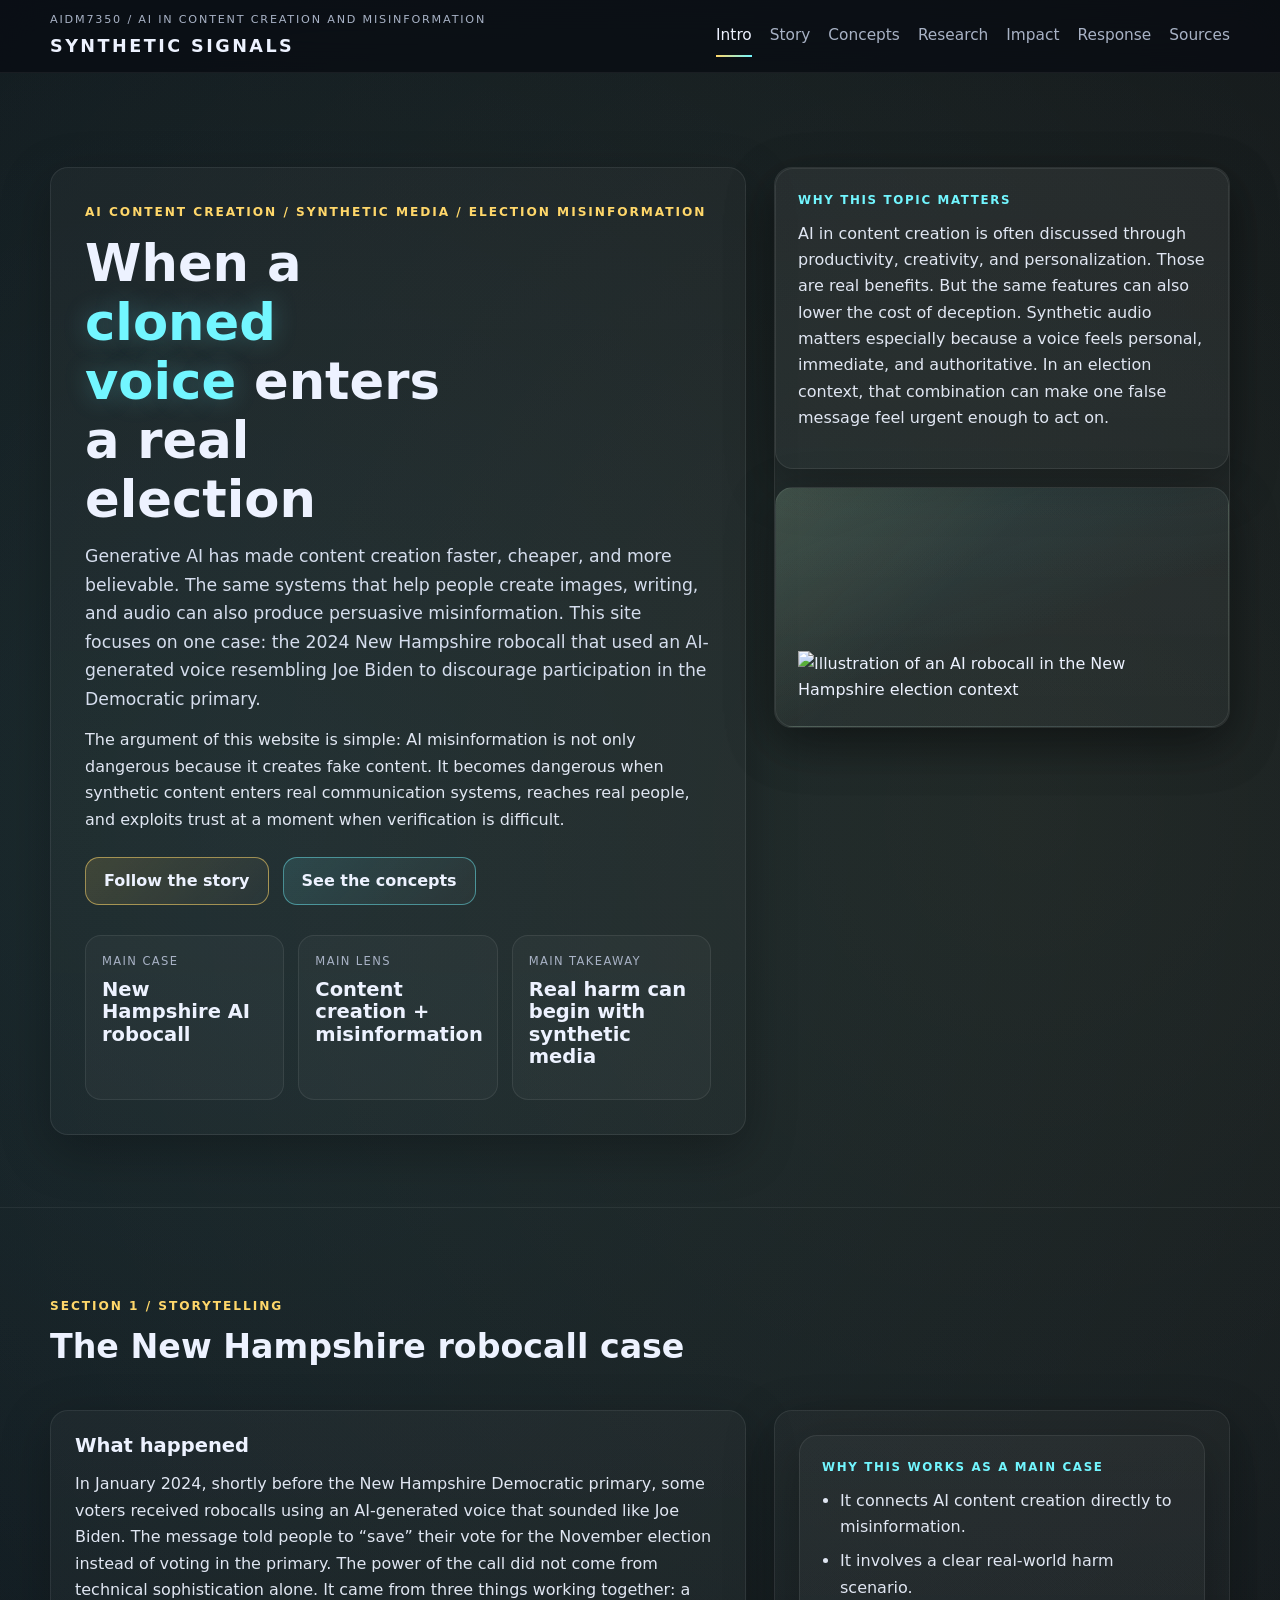
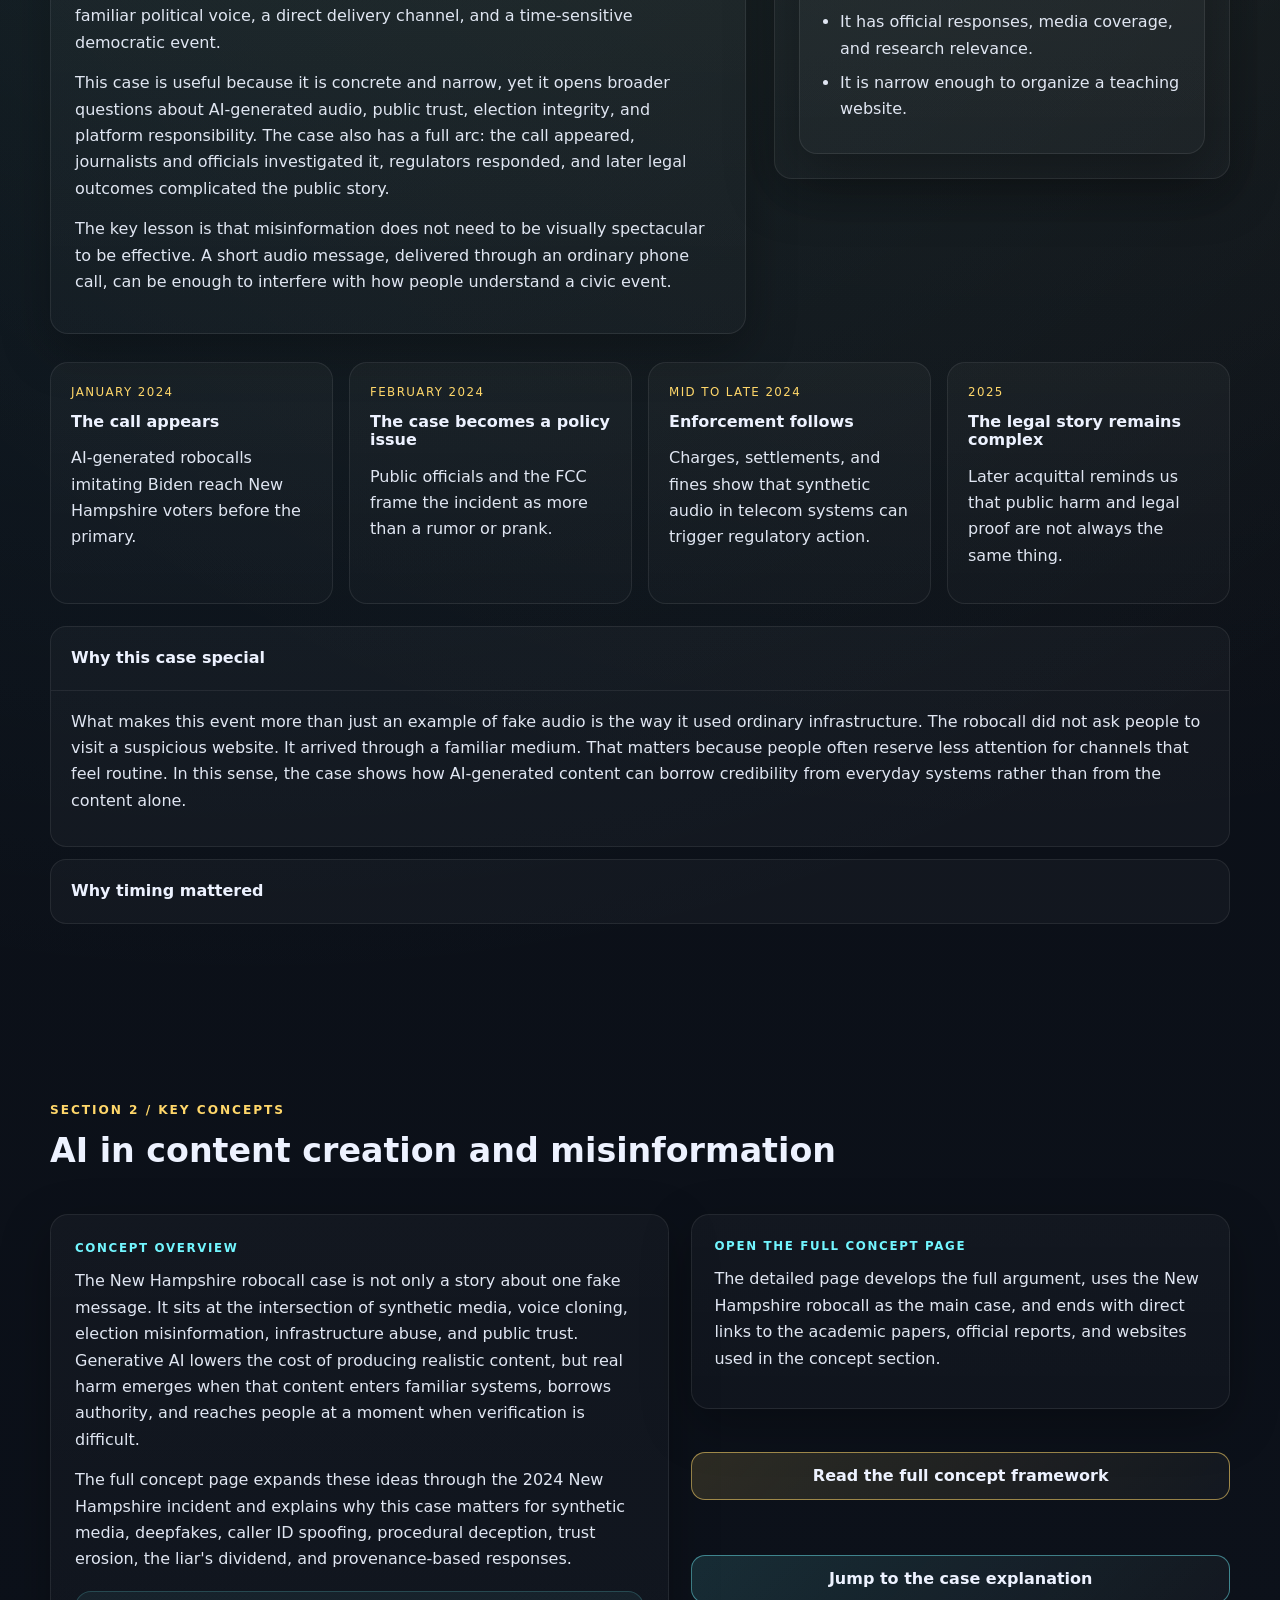
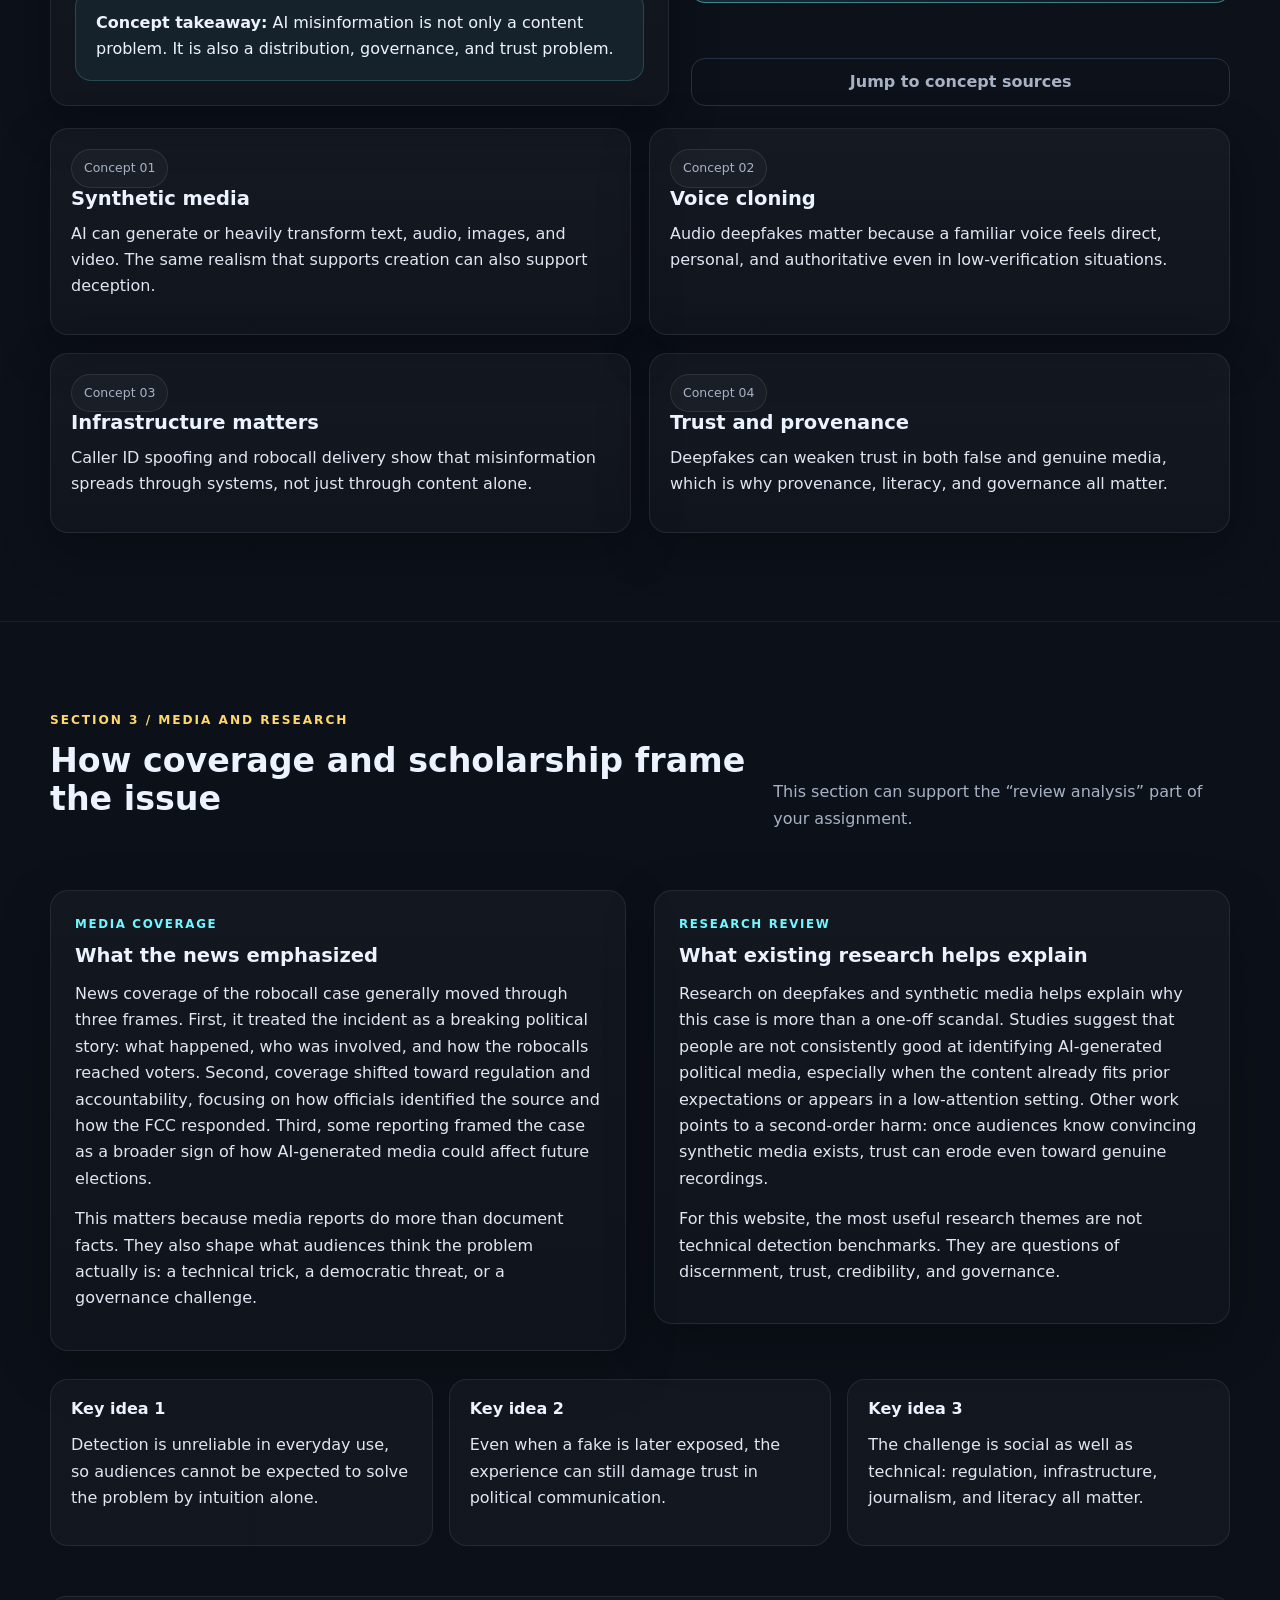
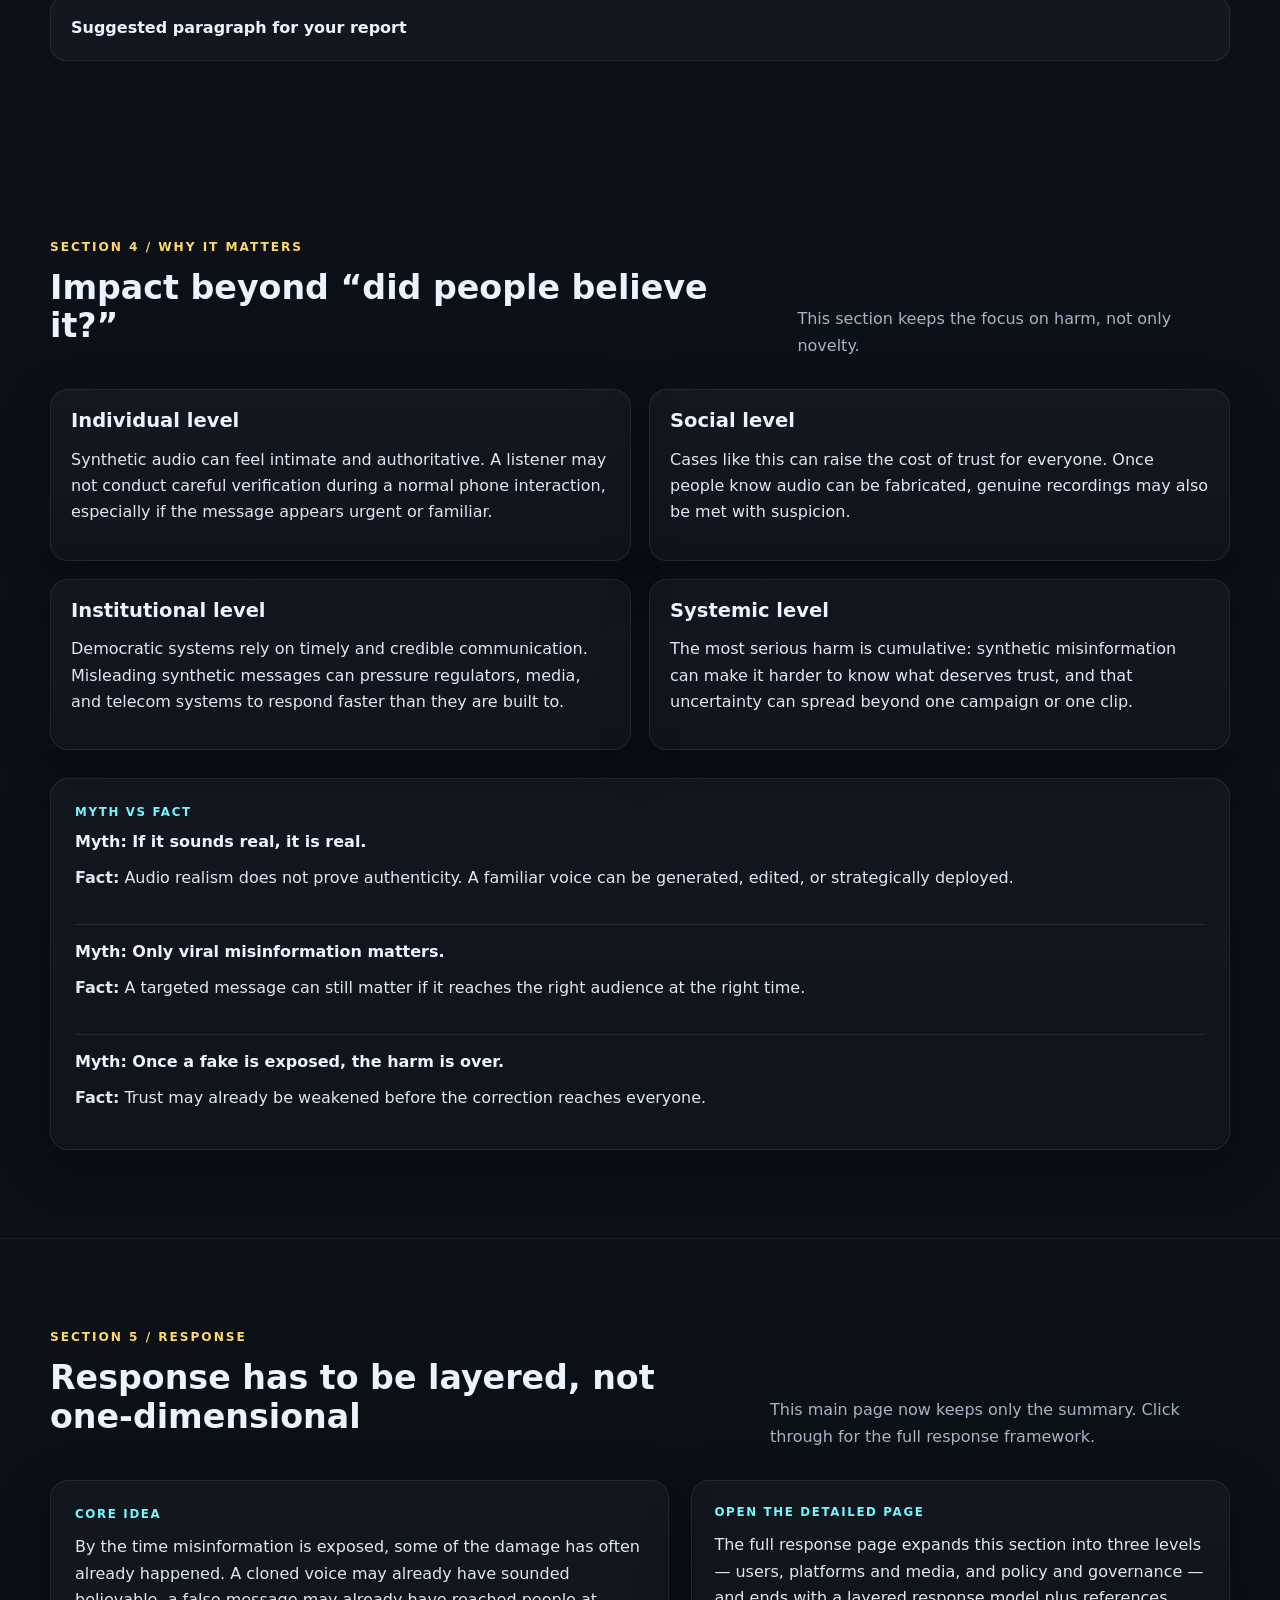
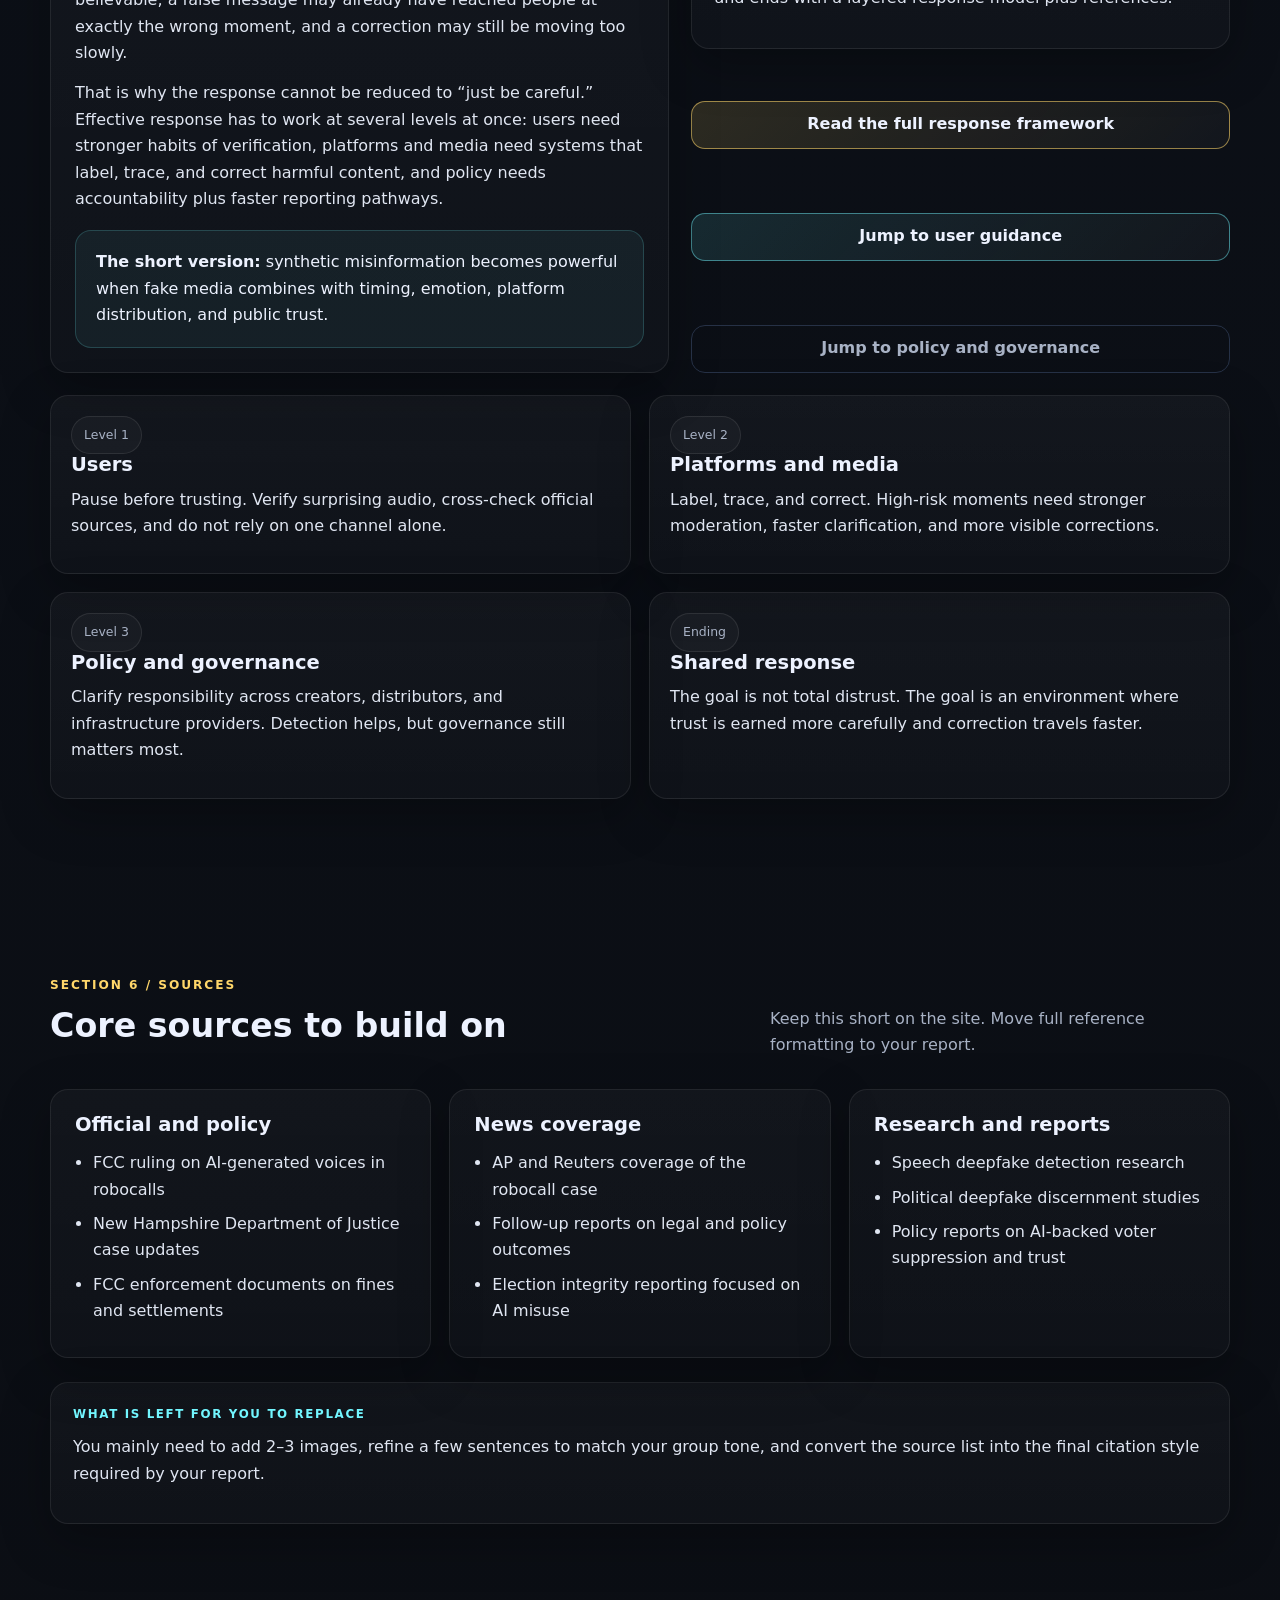
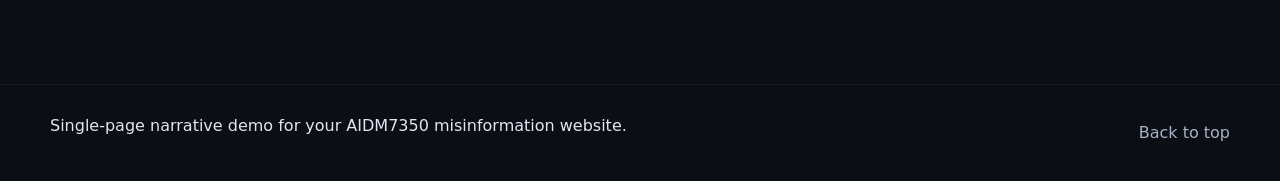
==== index.html @ 0fc59cec "Update concept page and homepage summary" ====
<!DOCTYPE html>
<html lang="en">
<head>
  <meta charset="UTF-8" />
  <meta name="viewport" content="width=device-width, initial-scale=1.0" />
  <title>Synthetic Signals | AI Misinformation Narrative Demo</title>
  <link rel="stylesheet" href="styles.css" />
</head>
<body>
  <div class="progress" aria-hidden="true"></div>

  <header class="site-header" id="top">
    <div class="container nav-shell">
      <a class="brand" href="#top">
        <span class="brand-kicker">AIDM7350 / AI in Content Creation and Misinformation</span>
        <span class="brand-name">SYNTHETIC SIGNALS</span>
      </a>
      <button class="nav-toggle" aria-label="Toggle navigation">☰</button>
      <nav class="nav-links" aria-label="Section navigation">
        <a href="#intro">Intro</a>
        <a href="#story">Story</a>
        <a href="#concepts">Concepts</a>
        <a href="#research">Research</a>
        <a href="#impact">Impact</a>
        <a href="#response">Response</a>
        <a href="#sources">Sources</a>
      </nav>
    </div>
  </header>

  <main>
    <section class="hero section-pad" id="intro">
      <div class="container hero-grid">
        <div class="hero-copy reveal visible">
          <div class="eyebrow">AI content creation / synthetic media / election misinformation</div>
          <h1>When a <span>cloned voice</span> enters a real election</h1>
          <p class="lead">
            Generative AI has made content creation faster, cheaper, and more believable. The same systems that help people create
            images, writing, and audio can also produce persuasive misinformation. This site focuses on one case: the 2024 New Hampshire
            robocall that used an AI-generated voice resembling Joe Biden to discourage participation in the Democratic primary.
          </p>
          <p>
            The argument of this website is simple: AI misinformation is not only dangerous because it creates fake content. It becomes dangerous
            when synthetic content enters real communication systems, reaches real people, and exploits trust at a moment when verification is difficult.
          </p>
          <div class="hero-actions">
            <a class="button" href="#story">Follow the story</a>
            <a class="button secondary" href="#concepts">See the concepts</a>
          </div>
          <div class="mini-grid">
            <article class="mini-card">
              <div class="mini-label">Main case</div>
              <h3>New Hampshire AI robocall</h3>
            </article>
            <article class="mini-card">
              <div class="mini-label">Main lens</div>
              <h3>Content creation + misinformation</h3>
            </article>
            <article class="mini-card">
              <div class="mini-label">Main takeaway</div>
              <h3>Real harm can begin with synthetic media</h3>
            </article>
          </div>
        </div>

        <aside class="hero-side reveal visible">
          <div class="panel compact">
            <div class="panel-kicker">Why this topic matters</div>
            <p>
              AI in content creation is often discussed through productivity, creativity, and personalization. Those are real benefits.
              But the same features can also lower the cost of deception. Synthetic audio matters especially because a voice feels personal,
              immediate, and authoritative. In an election context, that combination can make one false message feel urgent enough to act on.
            </p>
          </div>
          <div class="panel compact placeholder-panel">
            <img src="hero-ai-robocall.png" alt="Illustration of an AI robocall in the New Hampshire election context" />
          </div>
        </aside>
      </div>
    </section>

    <section class="section-pad section-line" id="story">
      <div class="container">
        <div class="section-head reveal">
          <div>
            <div class="eyebrow">Section 1 / Storytelling</div>
            <h2>The New Hampshire robocall case</h2>
          </div>
          <p class="section-note"></p>
        </div>

        <div class="story-layout">
          <article class="story-main reveal">
            <h3>What happened</h3>
            <p>
              In January 2024, shortly before the New Hampshire Democratic primary, some voters received robocalls using an AI-generated
              voice that sounded like Joe Biden. The message told people to “save” their vote for the November election instead of voting
              in the primary. The power of the call did not come from technical sophistication alone. It came from three things working together:
              a familiar political voice, a direct delivery channel, and a time-sensitive democratic event.
            </p>
            <p>
              This case is useful because it is concrete and narrow, yet it opens broader questions about AI-generated audio, public trust,
              election integrity, and platform responsibility. The case also has a full arc: the call appeared, journalists and officials investigated it,
              regulators responded, and later legal outcomes complicated the public story.
            </p>
            <p>
              The key lesson is that misinformation does not need to be visually spectacular to be effective. A short audio message, delivered
              through an ordinary phone call, can be enough to interfere with how people understand a civic event.
            </p>
          </article>

          <aside class="story-side reveal">
            <div class="panel compact">
              <div class="panel-kicker">Why this works as a main case</div>
              <ul>
                <li>It connects AI content creation directly to misinformation.</li>
                <li>It involves a clear real-world harm scenario.</li>
                <li>It has official responses, media coverage, and research relevance.</li>
                <li>It is narrow enough to organize a teaching website.</li>
              </ul>
            </div>
          </aside>
        </div>

        <div class="timeline reveal">
          <article class="time-card">
            <div class="time-date">January 2024</div>
            <h4>The call appears</h4>
            <p>AI-generated robocalls imitating Biden reach New Hampshire voters before the primary.</p>
          </article>
          <article class="time-card">
            <div class="time-date">February 2024</div>
            <h4>The case becomes a policy issue</h4>
            <p>Public officials and the FCC frame the incident as more than a rumor or prank.</p>
          </article>
          <article class="time-card">
            <div class="time-date">Mid to late 2024</div>
            <h4>Enforcement follows</h4>
            <p>Charges, settlements, and fines show that synthetic audio in telecom systems can trigger regulatory action.</p>
          </article>
          <article class="time-card">
            <div class="time-date">2025</div>
            <h4>The legal story remains complex</h4>
            <p>Later acquittal reminds us that public harm and legal proof are not always the same thing.</p>
          </article>
        </div>

        <div class="accordion-group reveal">
          <details class="accordion" open>
            <summary>Why this case special</summary>
            <div class="accordion-content">
              <p>
                What makes this event more than just an example of fake audio is the way it used ordinary infrastructure.
                The robocall did not ask people to visit a suspicious website. It arrived through a familiar medium.
                That matters because people often reserve less attention for channels that feel routine. In this sense, the case shows how AI-generated
                content can borrow credibility from everyday systems rather than from the content alone.
              </p>
            </div>
          </details>
          <details class="accordion">
            <summary>Why timing mattered</summary>
            <div class="accordion-content">
              <p>
                Election misinformation is especially sensitive to timing. A false message does not need to remain online for months to matter.
                It only needs to reach the right audience at the right moment, before correction spreads widely enough to counter it.
              </p>
            </div>
          </details>
        </div>
      </div>
    </section>

    <section class="section-pad" id="concepts">
      <div class="container">
        <div class="section-head reveal">
          <div>
            <div class="eyebrow">Section 2 / Key concepts</div>
            <h2>AI in content creation and misinformation</h2>
          </div>
          
        </div>

        <div class="response-summary">
          <article class="panel reveal">
            <div class="panel-kicker">Concept overview</div>
            <p>
              The New Hampshire robocall case is not only a story about one fake message. It sits at the intersection of synthetic media,
              voice cloning, election misinformation, infrastructure abuse, and public trust. Generative AI lowers the cost of producing
              realistic content, but real harm emerges when that content enters familiar systems, borrows authority, and reaches people at a moment when verification is difficult.
            </p>
            <p>
              The full concept page expands these ideas through the 2024 New Hampshire incident and explains why this case matters for
              synthetic media, deepfakes, caller ID spoofing, procedural deception, trust erosion, the liar's dividend, and provenance-based responses.
            </p>
            <div class="note-row">
              <strong>Concept takeaway:</strong> AI misinformation is not only a content problem. It is also a distribution, governance, and trust problem.
            </div>
          </article>

          <aside class="cta-block reveal">
            <div class="panel compact">
              <div class="panel-kicker">Open the full concept page</div>
              <p>
                The detailed page develops the full argument, uses the New Hampshire robocall as the main case,
                and ends with direct links to the academic papers, official reports, and websites used in the concept section.
              </p>
            </div>
            <a class="button" href="concept.html">Read the full concept framework</a>
            <a class="button secondary" href="concept.html#event">Jump to the case explanation</a>
            <a class="button ghost" href="concept.html#references">Jump to concept sources</a>
          </aside>
        </div>

        <div class="summary-grid reveal" style="margin-top:22px">
          <article class="summary-card">
            <div class="inline-pill">Concept 01</div>
            <h3>Synthetic media</h3>
            <p>AI can generate or heavily transform text, audio, images, and video. The same realism that supports creation can also support deception.</p>
          </article>
          <article class="summary-card">
            <div class="inline-pill">Concept 02</div>
            <h3>Voice cloning</h3>
            <p>Audio deepfakes matter because a familiar voice feels direct, personal, and authoritative even in low-verification situations.</p>
          </article>
          <article class="summary-card">
            <div class="inline-pill">Concept 03</div>
            <h3>Infrastructure matters</h3>
            <p>Caller ID spoofing and robocall delivery show that misinformation spreads through systems, not just through content alone.</p>
          </article>
          <article class="summary-card">
            <div class="inline-pill">Concept 04</div>
            <h3>Trust and provenance</h3>
            <p>Deepfakes can weaken trust in both false and genuine media, which is why provenance, literacy, and governance all matter.</p>
          </article>
        </div>
      </div>
    </section>

    <section class="section-pad section-line" id="research">
      <div class="container research-layout">
        <div class="section-head reveal full-span">
          <div>
            <div class="eyebrow">Section 3 / Media and research</div>
            <h2>How coverage and scholarship frame the issue</h2>
          </div>
          <p class="section-note">This section can support the “review analysis” part of your assignment.</p>
        </div>

        <article class="panel research-panel reveal">
          <div class="panel-kicker">Media coverage</div>
          <h3>What the news emphasized</h3>
          <p>
            News coverage of the robocall case generally moved through three frames. First, it treated the incident as a breaking political story:
            what happened, who was involved, and how the robocalls reached voters. Second, coverage shifted toward regulation and accountability,
            focusing on how officials identified the source and how the FCC responded. Third, some reporting framed the case as a broader sign of how AI-generated
            media could affect future elections.
          </p>
          <p>
            This matters because media reports do more than document facts. They also shape what audiences think the problem actually is:
            a technical trick, a democratic threat, or a governance challenge.
          </p>
        </article>

        <article class="panel research-panel reveal">
          <div class="panel-kicker">Research review</div>
          <h3>What existing research helps explain</h3>
          <p>
            Research on deepfakes and synthetic media helps explain why this case is more than a one-off scandal. Studies suggest that people are not consistently good at identifying
            AI-generated political media, especially when the content already fits prior expectations or appears in a low-attention setting. Other work points to a second-order harm:
            once audiences know convincing synthetic media exists, trust can erode even toward genuine recordings.
          </p>
          <p>
            For this website, the most useful research themes are not technical detection benchmarks. They are questions of discernment, trust, credibility, and governance.
          </p>
        </article>

        <div class="highlight-grid full-span">
          <article class="highlight-card reveal">
            <h4>Key idea 1</h4>
            <p>Detection is unreliable in everyday use, so audiences cannot be expected to solve the problem by intuition alone.</p>
          </article>
          <article class="highlight-card reveal">
            <h4>Key idea 2</h4>
            <p>Even when a fake is later exposed, the experience can still damage trust in political communication.</p>
          </article>
          <article class="highlight-card reveal">
            <h4>Key idea 3</h4>
            <p>The challenge is social as well as technical: regulation, infrastructure, journalism, and literacy all matter.</p>
          </article>
        </div>

        <div class="accordion-group full-span reveal">
          <details class="accordion">
            <summary>Suggested paragraph for your report</summary>
            <div class="accordion-content">
              <p>
                Taken together, media coverage and research suggest that AI misinformation should not be treated as only a content problem.
                The New Hampshire case shows how synthetic audio can exploit the credibility of familiar voices and ordinary distribution systems,
                while research on deepfakes indicates that audiences are not consistently able to detect such manipulation. This means that the harm of AI-generated misinformation lies not only in false content itself,
                but in the broader weakening of informational trust.
              </p>
            </div>
          </details>
        </div>
      </div>
    </section>

    <section class="section-pad" id="impact">
      <div class="container">
        <div class="section-head reveal">
          <div>
            <div class="eyebrow">Section 4 / Why it matters</div>
            <h2>Impact beyond “did people believe it?”</h2>
          </div>
          <p class="section-note">This section keeps the focus on harm, not only novelty.</p>
        </div>

        <div class="impact-grid">
          <article class="impact-card reveal">
            <h3>Individual level</h3>
            <p>
              Synthetic audio can feel intimate and authoritative. A listener may not conduct careful verification during a normal phone interaction,
              especially if the message appears urgent or familiar.
            </p>
          </article>
          <article class="impact-card reveal">
            <h3>Social level</h3>
            <p>
              Cases like this can raise the cost of trust for everyone. Once people know audio can be fabricated, genuine recordings may also be met with suspicion.
            </p>
          </article>
          <article class="impact-card reveal">
            <h3>Institutional level</h3>
            <p>
              Democratic systems rely on timely and credible communication. Misleading synthetic messages can pressure regulators, media, and telecom systems to respond faster than they are built to.
            </p>
          </article>
          <article class="impact-card reveal">
            <h3>Systemic level</h3>
            <p>
              The most serious harm is cumulative: synthetic misinformation can make it harder to know what deserves trust, and that uncertainty can spread beyond one campaign or one clip.
            </p>
          </article>
        </div>

        <div class="myth-wrap reveal">
          <div class="panel compact myth-panel">
            <div class="panel-kicker">Myth vs fact</div>
            <div class="myth-list">
              <div class="myth-item">
                <h4>Myth: If it sounds real, it is real.</h4>
                <p><strong>Fact:</strong> Audio realism does not prove authenticity. A familiar voice can be generated, edited, or strategically deployed.</p>
              </div>
              <div class="myth-item">
                <h4>Myth: Only viral misinformation matters.</h4>
                <p><strong>Fact:</strong> A targeted message can still matter if it reaches the right audience at the right time.</p>
              </div>
              <div class="myth-item">
                <h4>Myth: Once a fake is exposed, the harm is over.</h4>
                <p><strong>Fact:</strong> Trust may already be weakened before the correction reaches everyone.</p>
              </div>
            </div>
          </div>
        </div>
      </div>
    </section>

    <section class="section-pad section-line" id="response">
      <div class="container">
        <div class="section-head reveal">
          <div>
            <div class="eyebrow">Section 5 / Response</div>
            <h2>Response has to be layered, not one-dimensional</h2>
          </div>
          <p class="section-note">This main page now keeps only the summary. Click through for the full response framework.</p>
        </div>

        <div class="response-summary">
          <article class="panel reveal">
            <div class="panel-kicker">Core idea</div>
            <p>
              By the time misinformation is exposed, some of the damage has often already happened. A cloned voice may already have sounded believable,
              a false message may already have reached people at exactly the wrong moment, and a correction may still be moving too slowly.
            </p>
            <p>
              That is why the response cannot be reduced to “just be careful.” Effective response has to work at several levels at once:
              users need stronger habits of verification, platforms and media need systems that label, trace, and correct harmful content,
              and policy needs accountability plus faster reporting pathways.
            </p>
            <div class="note-row">
              <strong>The short version:</strong> synthetic misinformation becomes powerful when fake media combines with timing, emotion, platform distribution, and public trust.
            </div>
          </article>

          <aside class="cta-block reveal">
            <div class="panel compact">
              <div class="panel-kicker">Open the detailed page</div>
              <p>
                The full response page expands this section into three levels — users, platforms and media, and policy and governance —
                and ends with a layered response model plus references.
              </p>
            </div>
            <a class="button" href="response.html">Read the full response framework</a>
            <a class="button secondary" href="response.html#users">Jump to user guidance</a>
            <a class="button ghost" href="response.html#policy">Jump to policy and governance</a>
          </aside>
        </div>

        <div class="summary-grid reveal" style="margin-top:22px">
          <article class="summary-card">
            <div class="inline-pill">Level 1</div>
            <h3>Users</h3>
            <p>Pause before trusting. Verify surprising audio, cross-check official sources, and do not rely on one channel alone.</p>
          </article>
          <article class="summary-card">
            <div class="inline-pill">Level 2</div>
            <h3>Platforms and media</h3>
            <p>Label, trace, and correct. High-risk moments need stronger moderation, faster clarification, and more visible corrections.</p>
          </article>
          <article class="summary-card">
            <div class="inline-pill">Level 3</div>
            <h3>Policy and governance</h3>
            <p>Clarify responsibility across creators, distributors, and infrastructure providers. Detection helps, but governance still matters most.</p>
          </article>
          <article class="summary-card">
            <div class="inline-pill">Ending</div>
            <h3>Shared response</h3>
            <p>The goal is not total distrust. The goal is an environment where trust is earned more carefully and correction travels faster.</p>
          </article>
        </div>
      </div>
    </section>

    <section class="section-pad" id="sources">
      <div class="container">
        <div class="section-head reveal">
          <div>
            <div class="eyebrow">Section 6 / Sources</div>
            <h2>Core sources to build on</h2>
          </div>
          <p class="section-note">Keep this short on the site. Move full reference formatting to your report.</p>
        </div>

        <div class="source-columns">
          <article class="source-card reveal">
            <h3>Official and policy</h3>
            <ul>
              <li>FCC ruling on AI-generated voices in robocalls</li>
              <li>New Hampshire Department of Justice case updates</li>
              <li>FCC enforcement documents on fines and settlements</li>
            </ul>
          </article>
          <article class="source-card reveal">
            <h3>News coverage</h3>
            <ul>
              <li>AP and Reuters coverage of the robocall case</li>
              <li>Follow-up reports on legal and policy outcomes</li>
              <li>Election integrity reporting focused on AI misuse</li>
            </ul>
          </article>
          <article class="source-card reveal">
            <h3>Research and reports</h3>
            <ul>
              <li>Speech deepfake detection research</li>
              <li>Political deepfake discernment studies</li>
              <li>Policy reports on AI-backed voter suppression and trust</li>
            </ul>
          </article>
        </div>

        <div class="panel compact reveal final-panel">
          <div class="panel-kicker">What is left for you to replace</div>
          <p>
            You mainly need to add 2–3 images, refine a few sentences to match your group tone, and convert the source list into the final citation style required by your report.
          </p>
        </div>
      </div>
    </section>
  </main>

  <footer class="site-footer">
    <div class="container footer-row">
      <p>Single-page narrative demo for your AIDM7350 misinformation website.</p>
      <a href="#top">Back to top</a>
    </div>
  </footer>

  <script src="script.js"></script>
</body>
</html>
---- styles.css ----
:root{
  --bg:#0b0e14;
  --panel:#111722;
  --panel-2:#161f2f;
  --text:#edf2ff;
  --muted:#a8b2c5;
  --line:#263146;
  --cyan:#72f6ff;
  --gold:#ffd76a;
  --accent:#b2f57e;
  --danger:#ff8b8b;
  --max:1180px;
  --radius:18px;
  --shadow:0 16px 50px rgba(0,0,0,.28);
}

*{box-sizing:border-box}
html{scroll-behavior:smooth}
body{
  margin:0;
  font-family:Inter, ui-sans-serif, system-ui, -apple-system, BlinkMacSystemFont, "Segoe UI", sans-serif;
  background:
    radial-gradient(circle at 20% 10%, rgba(114,246,255,.10), transparent 24%),
    radial-gradient(circle at 80% 10%, rgba(255,215,106,.08), transparent 22%),
    linear-gradient(180deg, #0a0d13 0%, #0c111a 40%, #0b0e14 100%);
  color:var(--text);
  line-height:1.65;
}
a{color:inherit;text-decoration:none}
img{max-width:100%;display:block}
.container{width:min(var(--max), calc(100% - 40px));margin:0 auto}
.progress{
  position:fixed;left:0;top:0;height:3px;width:0;background:linear-gradient(90deg,var(--gold),var(--cyan));
  z-index:120;box-shadow:0 0 24px rgba(114,246,255,.35)
}
.site-header{
  position:sticky;top:0;z-index:100;
  backdrop-filter: blur(18px);
  background:rgba(8,11,17,.72);
  border-bottom:1px solid rgba(255,255,255,.06)
}
.nav-shell{
  display:flex;align-items:center;justify-content:space-between;gap:20px;
  min-height:72px;
}
.brand{display:flex;flex-direction:column;gap:2px}
.brand-kicker{
  font-size:.7rem;letter-spacing:.16em;text-transform:uppercase;color:var(--muted)
}
.brand-name{
  font-size:1.1rem;font-weight:800;letter-spacing:.14em;color:var(--text)
}
.nav-links{display:flex;gap:18px;align-items:center;flex-wrap:wrap}
.nav-links a{
  color:var(--muted);font-size:.96rem;padding:8px 0;position:relative
}
.nav-links a:hover,.nav-links a.active{color:var(--text)}
.nav-links a.active::after,.nav-links a:hover::after{
  content:"";position:absolute;left:0;right:0;bottom:0;height:2px;
  background:linear-gradient(90deg,var(--gold),var(--cyan))
}
.nav-toggle{
  display:none;border:1px solid var(--line);background:rgba(255,255,255,.03);
  color:var(--text);padding:8px 12px;border-radius:12px
}

main{padding-bottom:72px}
.section-pad{padding:88px 0}
.section-line{border-top:1px solid rgba(255,255,255,.06)}
.hero{padding:94px 0 72px}
.hero-grid,.story-layout,.research-layout,.response-summary,.response-hero{
  display:grid;grid-template-columns:1.45fr .95fr;gap:28px;align-items:start
}
.eyebrow{
  color:var(--gold);text-transform:uppercase;letter-spacing:.16em;font-size:.76rem;font-weight:700;
  margin-bottom:12px
}
h1,h2,h3,h4{line-height:1.15;margin:0 0 14px}
h1{font-size:clamp(2.4rem,4vw,4.8rem);max-width:10ch}
h1 span{
  color:var(--cyan);
  text-shadow:0 0 24px rgba(114,246,255,.25)
}
h2{font-size:clamp(1.9rem,2.6vw,3rem)}
h3{font-size:1.22rem}
h4{font-size:1rem}
.lead{font-size:1.08rem;color:#d5dded}
p{margin:0 0 14px;color:#e0e6f2}
ul{margin:0;padding-left:18px;color:#e0e6f2}
li{margin-bottom:8px}
.section-head{
  display:flex;justify-content:space-between;gap:24px;align-items:end;
  margin-bottom:30px
}
.section-note{max-width:460px;color:var(--muted);margin:0}
.hero-copy,.hero-side,.panel,.story-main,.story-side,.concept-card,.research-panel,.impact-card,.source-card,.summary-card,.response-block,.reference-card{
  background:linear-gradient(180deg, rgba(255,255,255,.03), rgba(255,255,255,.02));
  border:1px solid rgba(255,255,255,.08);
  border-radius:var(--radius);
  box-shadow:var(--shadow)
}
.hero-copy{padding:34px}
.hero-side{display:grid;gap:18px}
.panel,.story-main,.story-side,.research-panel,.source-card,.reference-card{padding:24px}
.compact{padding:22px}
.panel-kicker,.concept-tag{
  font-size:.74rem;letter-spacing:.14em;text-transform:uppercase;color:var(--cyan);font-weight:700;
  margin-bottom:10px
}
.placeholder-panel{
  min-height:240px;
  display:flex;flex-direction:column;justify-content:flex-end;
  background:
    linear-gradient(135deg, rgba(255,215,106,.08), transparent 40%),
    linear-gradient(160deg, rgba(114,246,255,.10), transparent 60%),
    linear-gradient(180deg, rgba(255,255,255,.03), rgba(255,255,255,.015));
}
.hero-actions{display:flex;gap:14px;flex-wrap:wrap;margin:24px 0 30px}
.button{
  display:inline-flex;align-items:center;justify-content:center;gap:10px;
  min-height:48px;padding:0 18px;border-radius:14px;border:1px solid rgba(255,215,106,.55);
  background:linear-gradient(135deg, rgba(255,215,106,.14), rgba(255,255,255,.03));
  color:var(--text);font-weight:700;transition:.2s transform,.2s border-color,.2s background
}
.button:hover{transform:translateY(-1px);border-color:var(--gold)}
.button.secondary{
  border-color:rgba(114,246,255,.45);
  background:linear-gradient(135deg, rgba(114,246,255,.12), rgba(255,255,255,.03))
}
.button.ghost{
  background:transparent;border-color:var(--line);color:var(--muted)
}
.mini-grid{
  display:grid;grid-template-columns:repeat(3,minmax(0,1fr));gap:14px
}
.mini-card{
  border:1px solid rgba(255,255,255,.08);border-radius:16px;padding:16px;background:rgba(255,255,255,.03)
}
.mini-label{font-size:.72rem;color:var(--muted);text-transform:uppercase;letter-spacing:.12em;margin-bottom:8px}

.timeline{
  margin-top:28px;
  display:grid;grid-template-columns:repeat(4,minmax(0,1fr));gap:16px
}
.time-card,.impact-card,.summary-card{
  background:linear-gradient(180deg, rgba(255,255,255,.035), rgba(255,255,255,.02));
  border:1px solid rgba(255,255,255,.08);border-radius:18px;padding:20px
}
.time-date{font-size:.74rem;color:var(--gold);letter-spacing:.12em;text-transform:uppercase;margin-bottom:10px}
.accordion-group{margin-top:22px;display:grid;gap:12px}
details.accordion{
  border:1px solid rgba(255,255,255,.08);border-radius:16px;background:rgba(255,255,255,.03);overflow:hidden
}
details.accordion summary{
  cursor:pointer;list-style:none;padding:18px 20px;font-weight:700;position:relative
}
details.accordion summary::-webkit-details-marker{display:none}
details.accordion[open] summary{border-bottom:1px solid rgba(255,255,255,.07)}
.accordion-content{padding:18px 20px}

.concept-grid,.impact-grid,.summary-grid,.reference-grid{
  display:grid;grid-template-columns:repeat(2,minmax(0,1fr));gap:18px
}
.concept-card{padding:22px}
.concept-card details{margin-top:10px}
.concept-card summary{cursor:pointer;color:var(--gold);font-weight:700}
.detail-body{margin-top:10px;padding-top:10px;border-top:1px solid rgba(255,255,255,.07)}

.research-layout{grid-template-columns:repeat(2,minmax(0,1fr))}
.full-span{grid-column:1 / -1}
.highlight-grid{
  display:grid;grid-template-columns:repeat(3,minmax(0,1fr));gap:16px
}
.highlight-card{
  padding:20px;border-radius:18px;border:1px solid rgba(255,255,255,.08);
  background:rgba(255,255,255,.03)
}

.myth-wrap{margin-top:28px}
.myth-panel{padding:24px}
.myth-list{display:grid;gap:18px}
.myth-item{
  padding-bottom:18px;border-bottom:1px solid rgba(255,255,255,.08)
}
.myth-item:last-child{border-bottom:none;padding-bottom:0}

.response-summary{
  grid-template-columns:1.15fr 1fr;
  gap:22px
}
.summary-grid{margin-top:8px}
.summary-card h3{margin-bottom:10px}
.note-row{
  margin-top:18px;padding:18px 20px;border-radius:16px;
  background:rgba(114,246,255,.06);border:1px solid rgba(114,246,255,.18)
}
.cta-block{
  height:100%;display:flex;flex-direction:column;justify-content:space-between
}
.cta-block .button{width:100%}
.cta-block .button + .button{margin-top:12px}
.inline-pill{
  display:inline-flex;padding:8px 12px;border-radius:999px;font-size:.78rem;
  border:1px solid rgba(255,255,255,.09);background:rgba(255,255,255,.03);color:var(--muted)
}

.source-columns{
  display:grid;grid-template-columns:repeat(3,minmax(0,1fr));gap:18px
}
.source-card ul{padding-left:18px}
.final-panel{margin-top:24px}

.site-footer{
  border-top:1px solid rgba(255,255,255,.06);
  padding:28px 0;color:var(--muted)
}
.footer-row{display:flex;justify-content:space-between;gap:20px;align-items:center}

/* response page */
.response-hero{
  padding:28px 0 6px
}
.back-link{
  display:inline-flex;gap:8px;align-items:center;color:var(--muted);margin-bottom:18px
}
.toc{
  position:sticky;top:96px;
  padding:22px;border-radius:18px;border:1px solid rgba(255,255,255,.08);
  background:linear-gradient(180deg, rgba(255,255,255,.04), rgba(255,255,255,.02));
}
.toc h3{font-size:1rem}
.toc a{
  display:block;padding:10px 0;border-top:1px solid rgba(255,255,255,.06);color:var(--muted)
}
.toc a:first-of-type{border-top:none}
.response-stack{display:grid;gap:20px}
.response-block{
  padding:28px
}
.response-block h3{margin-top:10px}
.response-block .subhead{
  display:inline-flex;align-items:center;gap:8px;font-size:.76rem;letter-spacing:.13em;
  text-transform:uppercase;color:var(--gold);font-weight:700
}
.response-block .mini-split{
  display:grid;grid-template-columns:repeat(2,minmax(0,1fr));gap:16px;margin-top:14px
}
.quote-band{
  margin:18px 0 0;padding:20px;border-radius:16px;
  background:rgba(255,215,106,.07);border:1px solid rgba(255,215,106,.18)
}
.small{font-size:.95rem;color:var(--muted)}
.reference-card h4{margin-bottom:10px}

/* reveal */
.reveal{opacity:0;transform:translateY(14px);transition:opacity .55s ease, transform .55s ease}
.reveal.visible{opacity:1;transform:none}

@media (max-width: 980px){
  .hero-grid,.story-layout,.response-summary,.response-hero,.research-layout{grid-template-columns:1fr}
  .mini-grid,.timeline,.highlight-grid,.source-columns,.concept-grid,.impact-grid,.summary-grid,.reference-grid{grid-template-columns:1fr}
  .toc{position:static}
}
@media (max-width: 760px){
  .container{width:min(var(--max), calc(100% - 26px))}
  .nav-toggle{display:inline-flex}
  .nav-links{
    position:absolute;left:13px;right:13px;top:72px;
    flex-direction:column;align-items:flex-start;padding:14px 16px;
    border:1px solid rgba(255,255,255,.08);border-radius:16px;
    background:rgba(10,14,21,.96);display:none
  }
  .nav-links.open{display:flex}
  .section-head,.footer-row{flex-direction:column;align-items:flex-start}
  .mini-grid{grid-template-columns:1fr}
  h1{max-width:12ch}
}
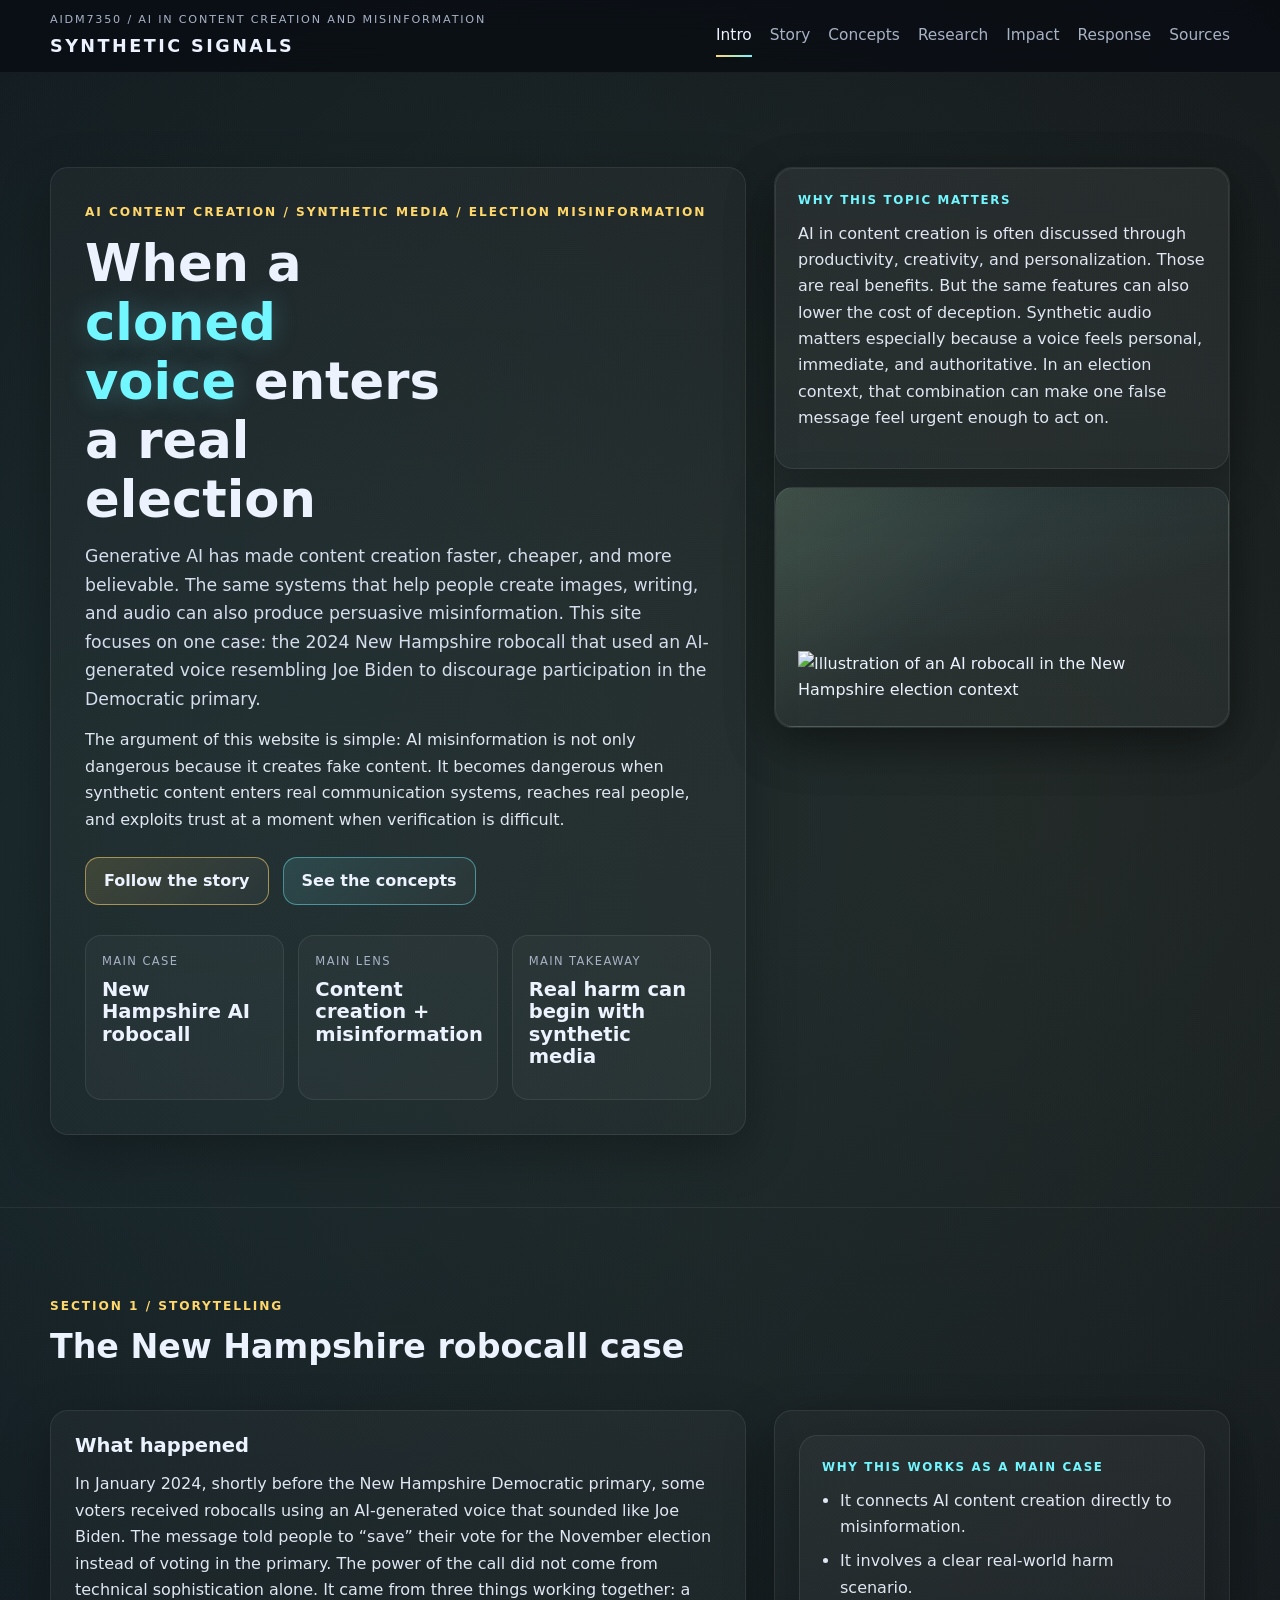
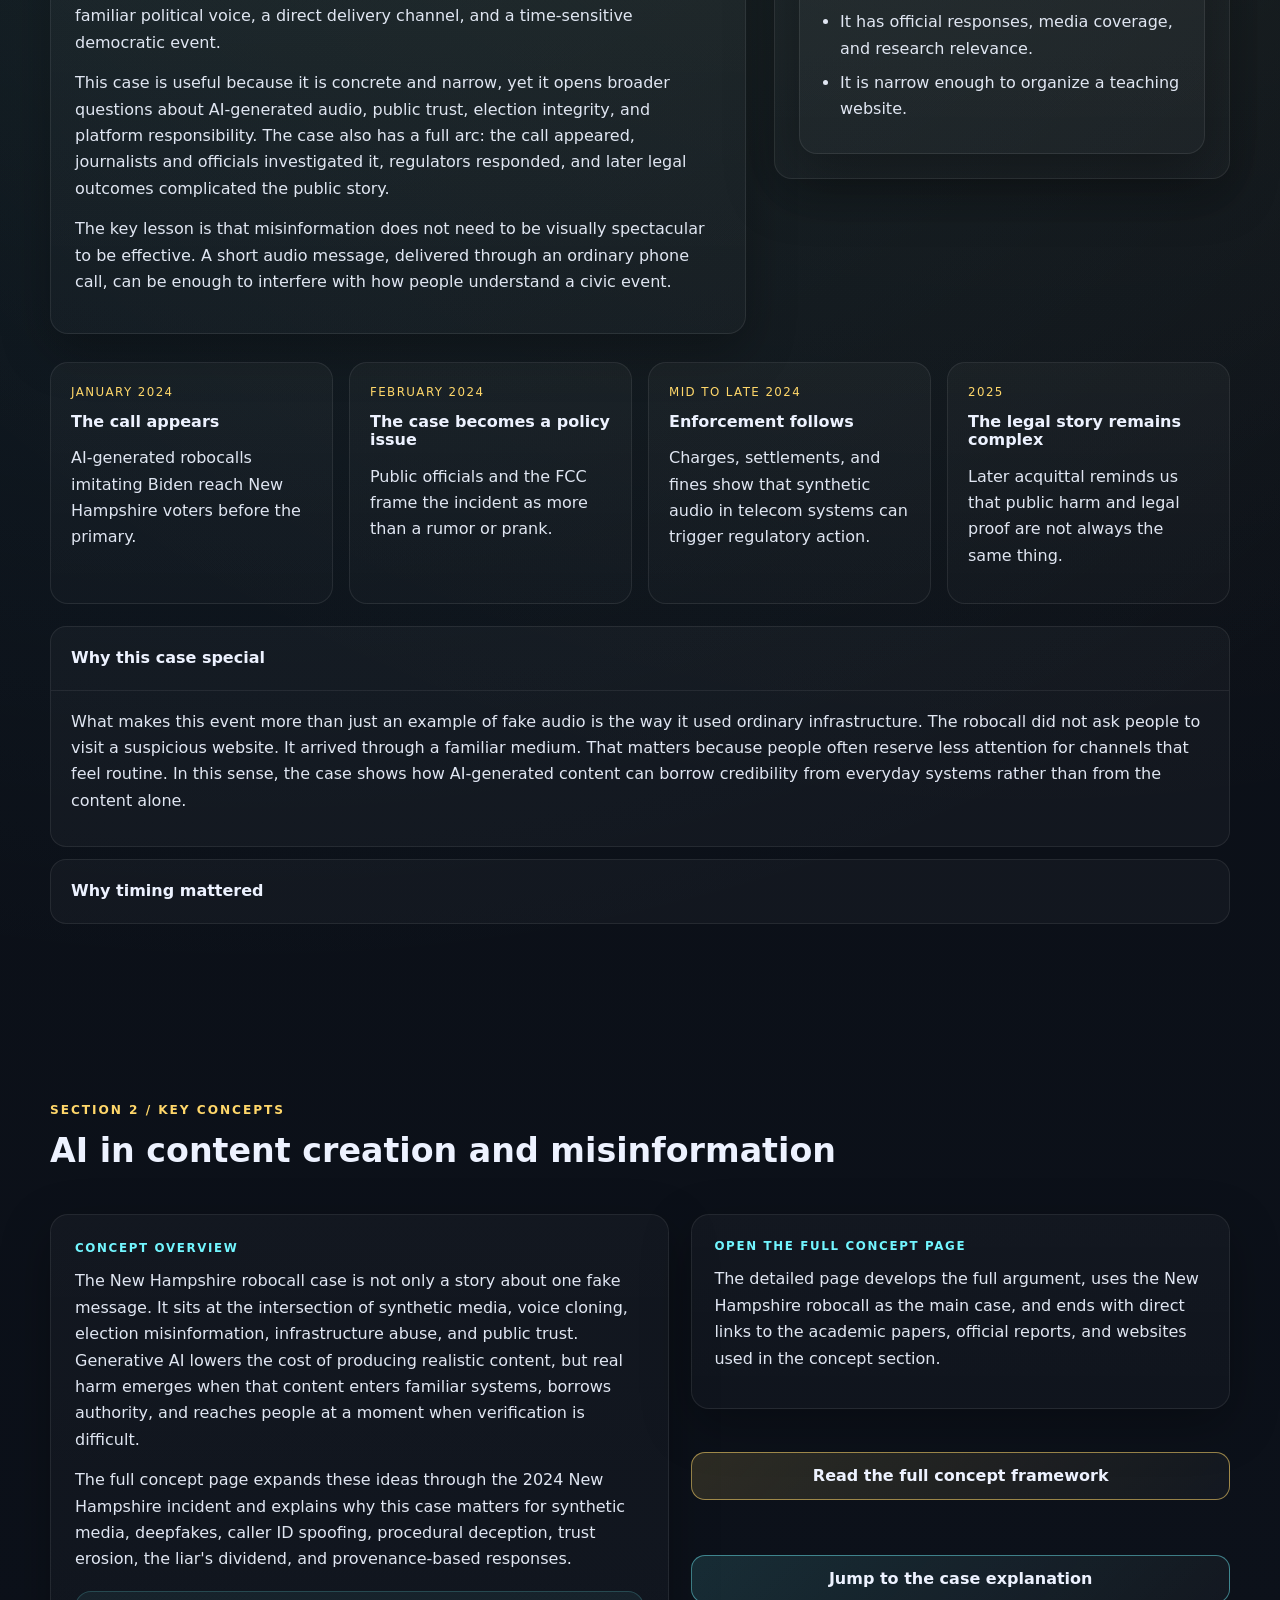
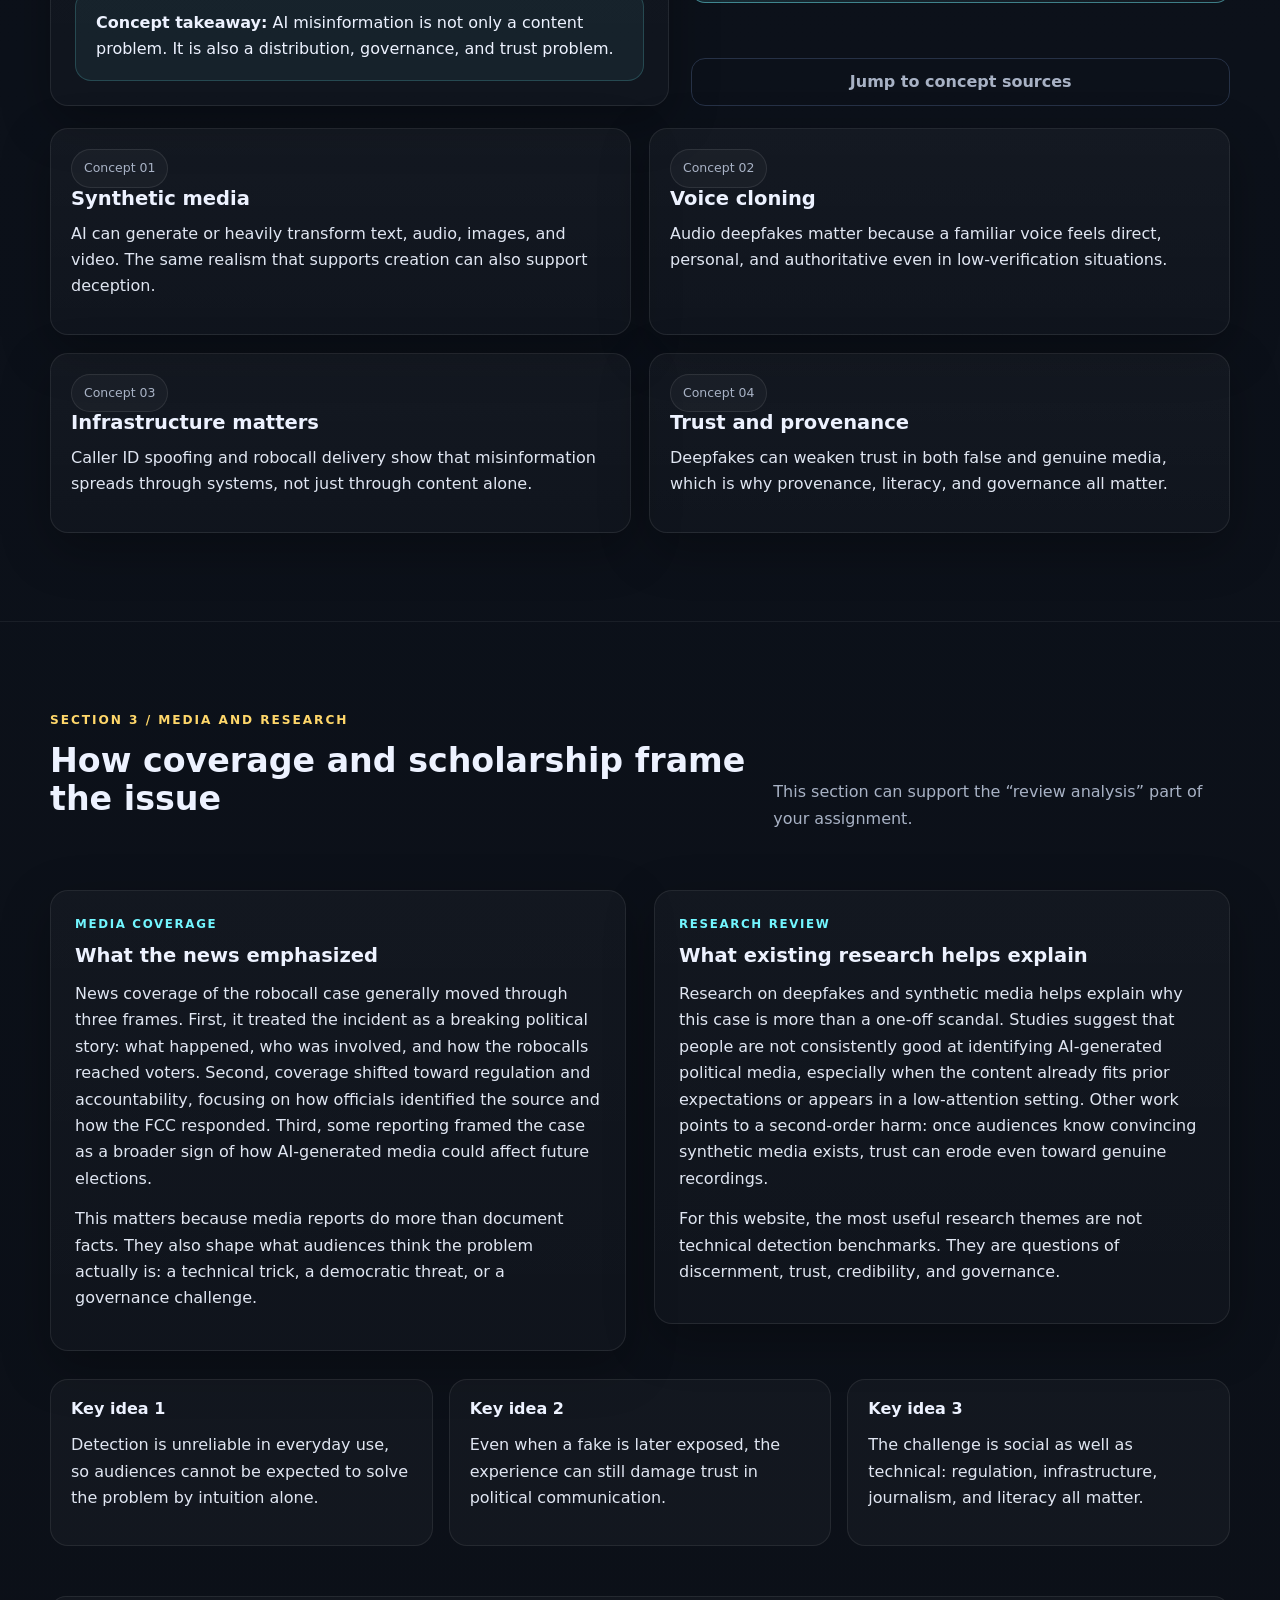
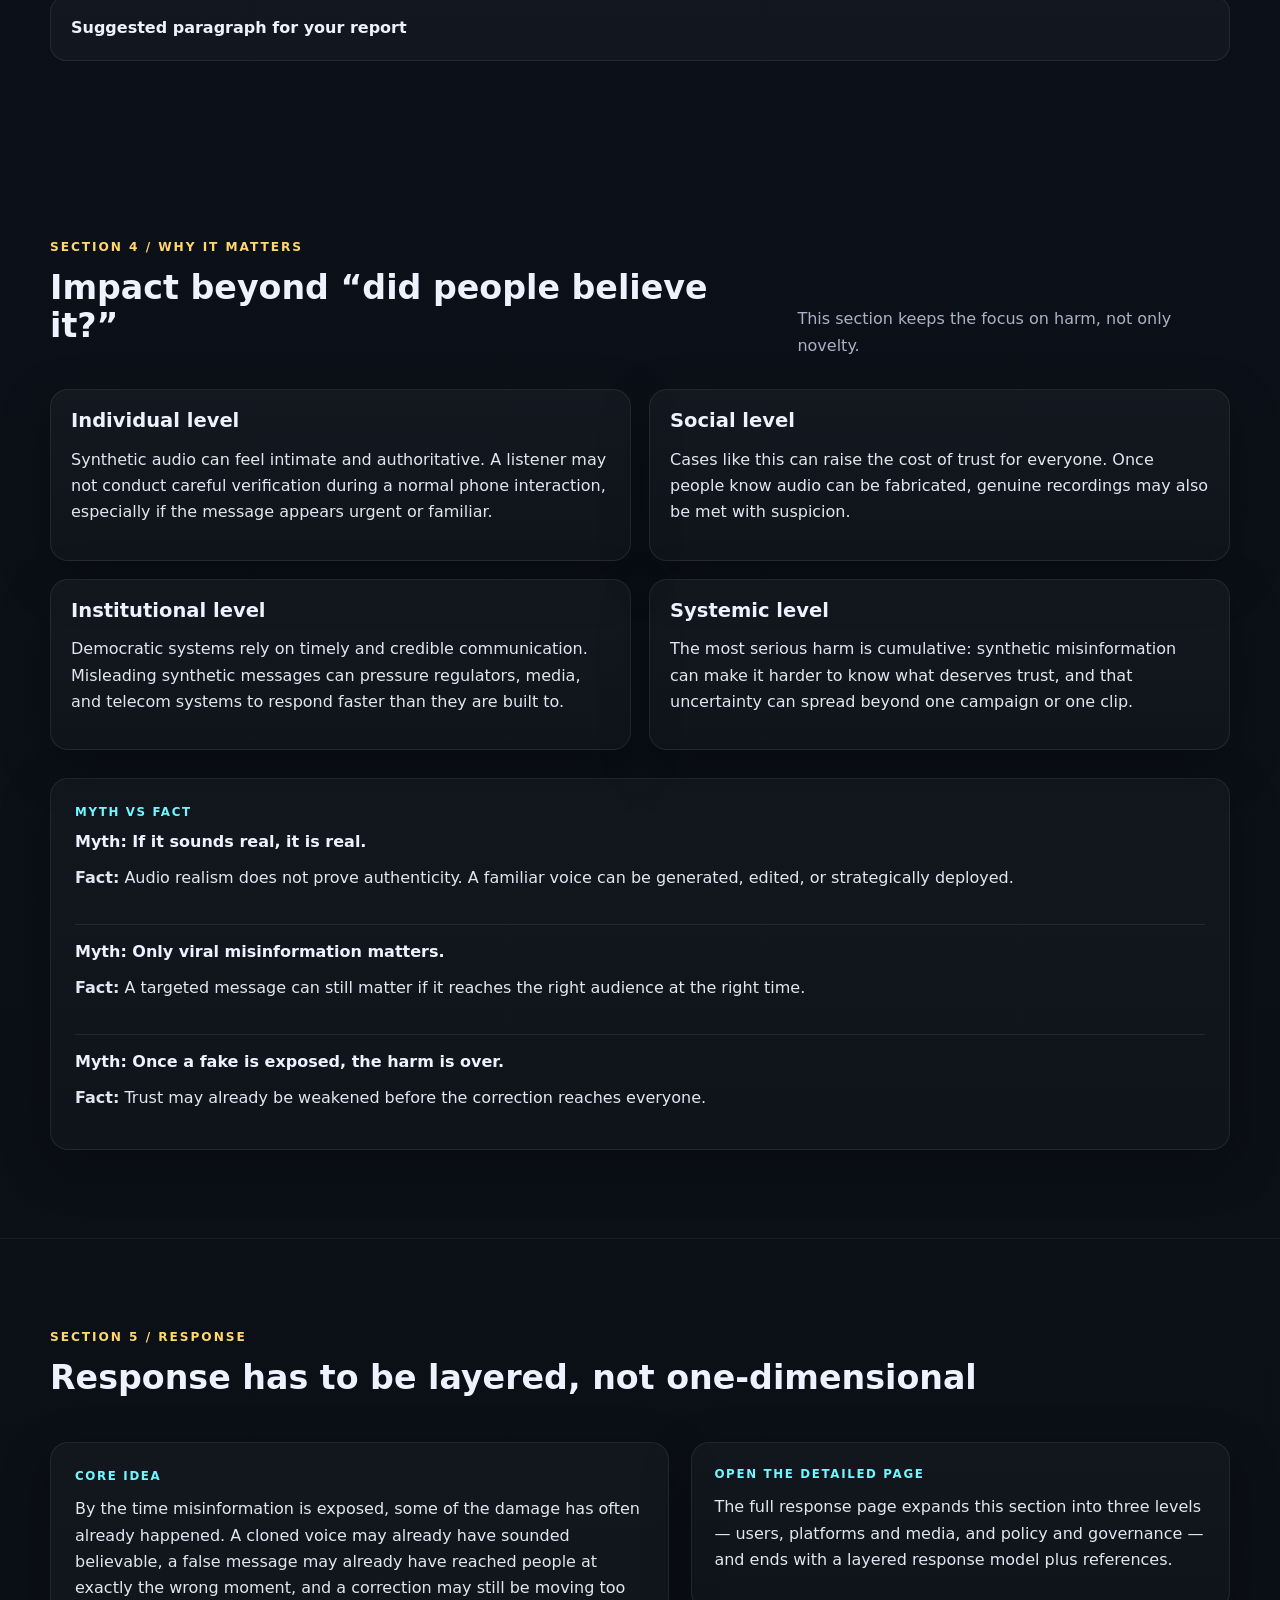
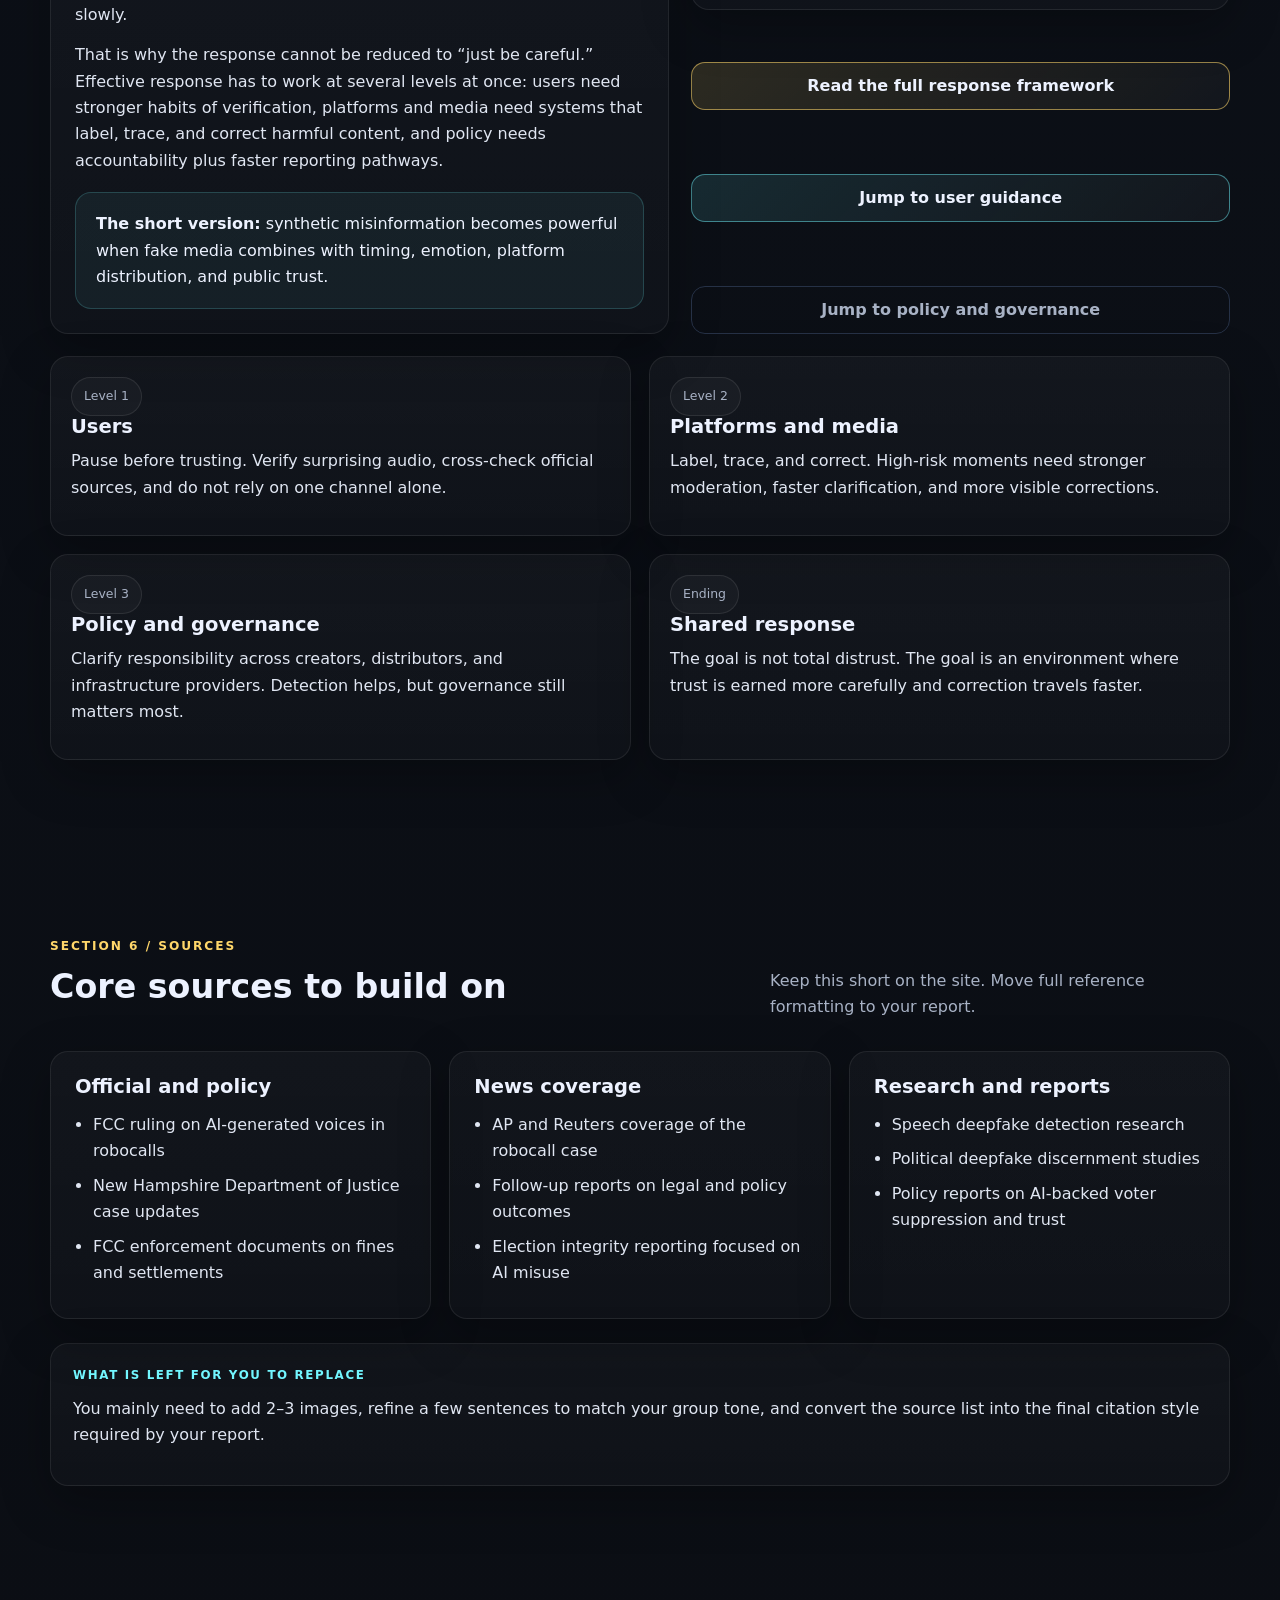
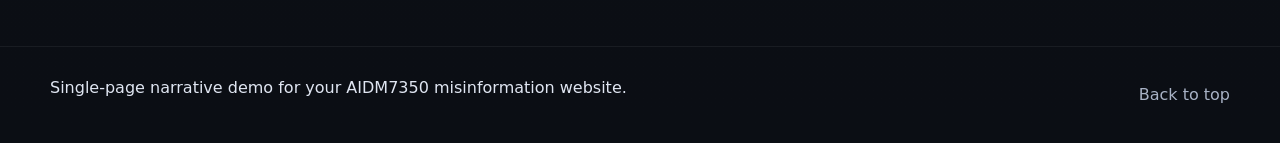
==== commit 6ec2b3fe: "change text" ====
--- a/index.html
+++ b/index.html
@@ -372,7 +372,7 @@
             <div class="eyebrow">Section 5 / Response</div>
             <h2>Response has to be layered, not one-dimensional</h2>
           </div>
-          <p class="section-note">This main page now keeps only the summary. Click through for the full response framework.</p>
+          <p class="section-note"></p>
         </div>
 
         <div class="response-summary">
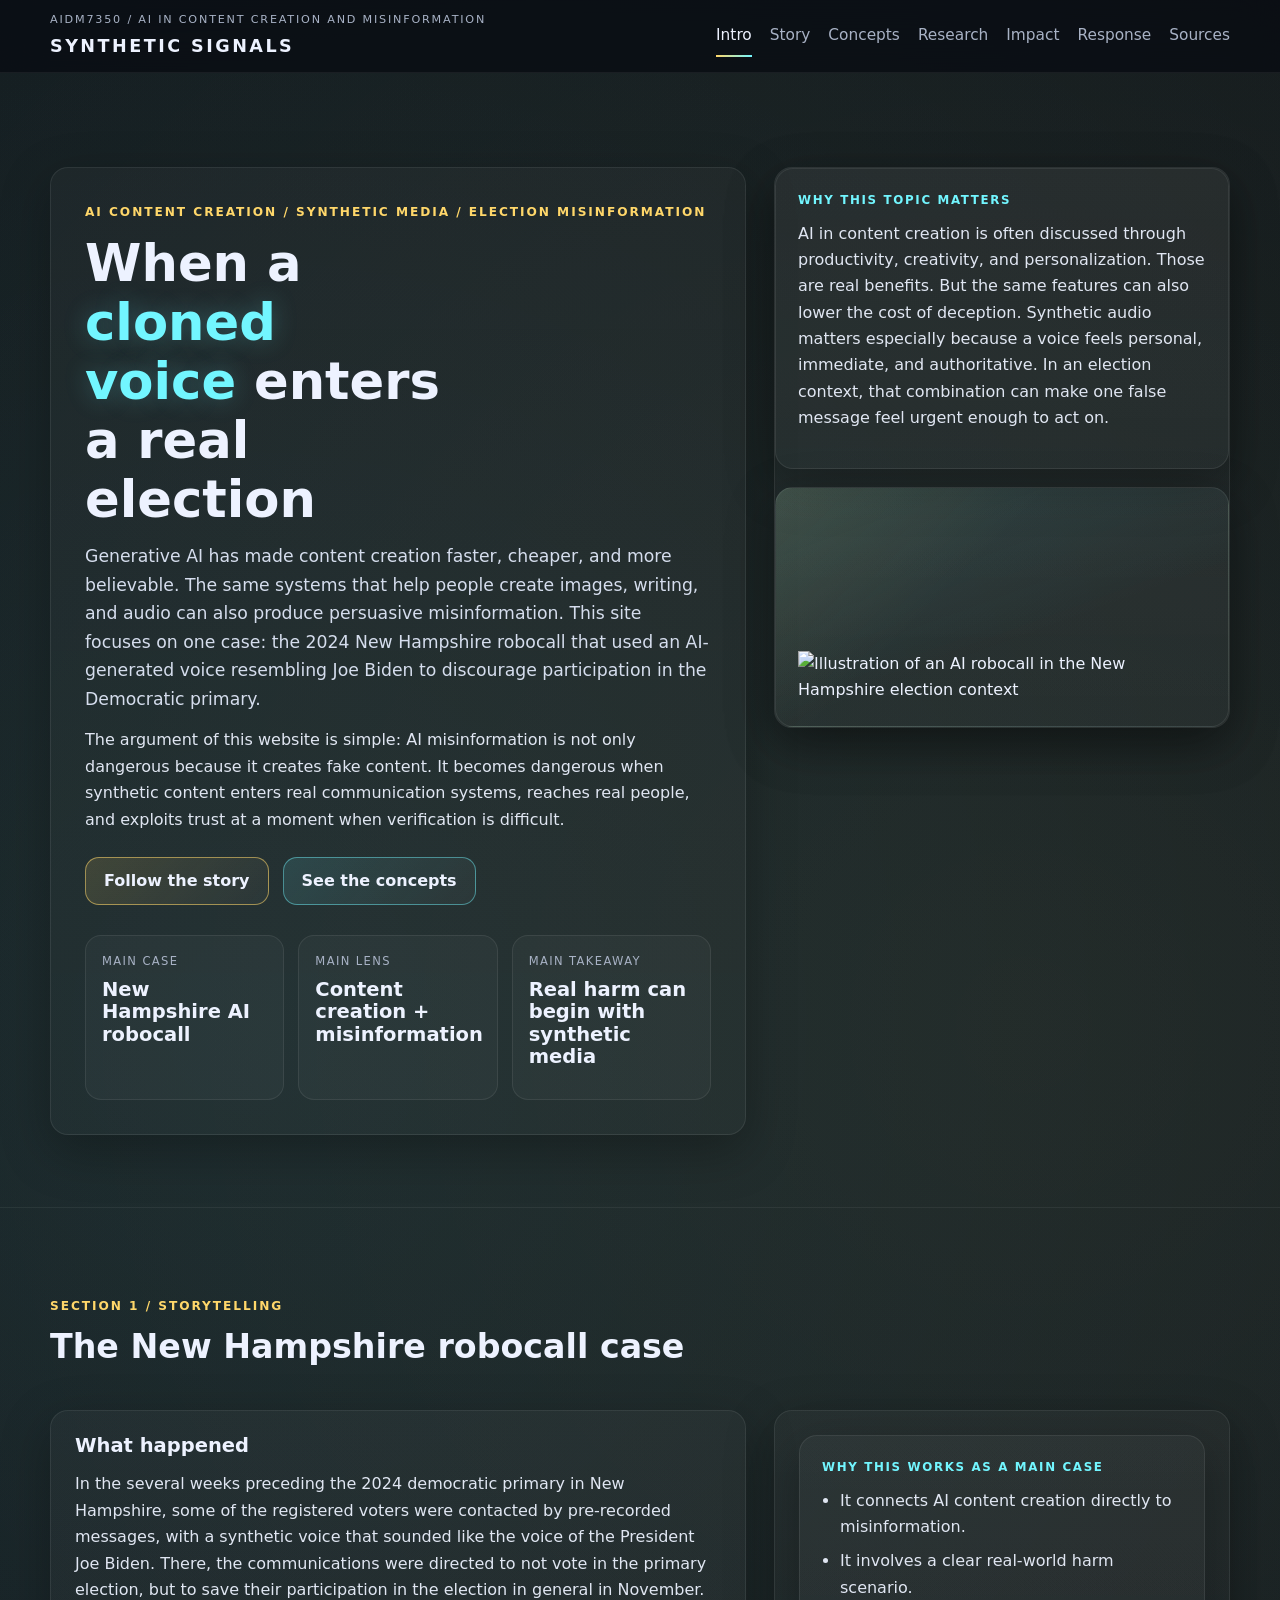
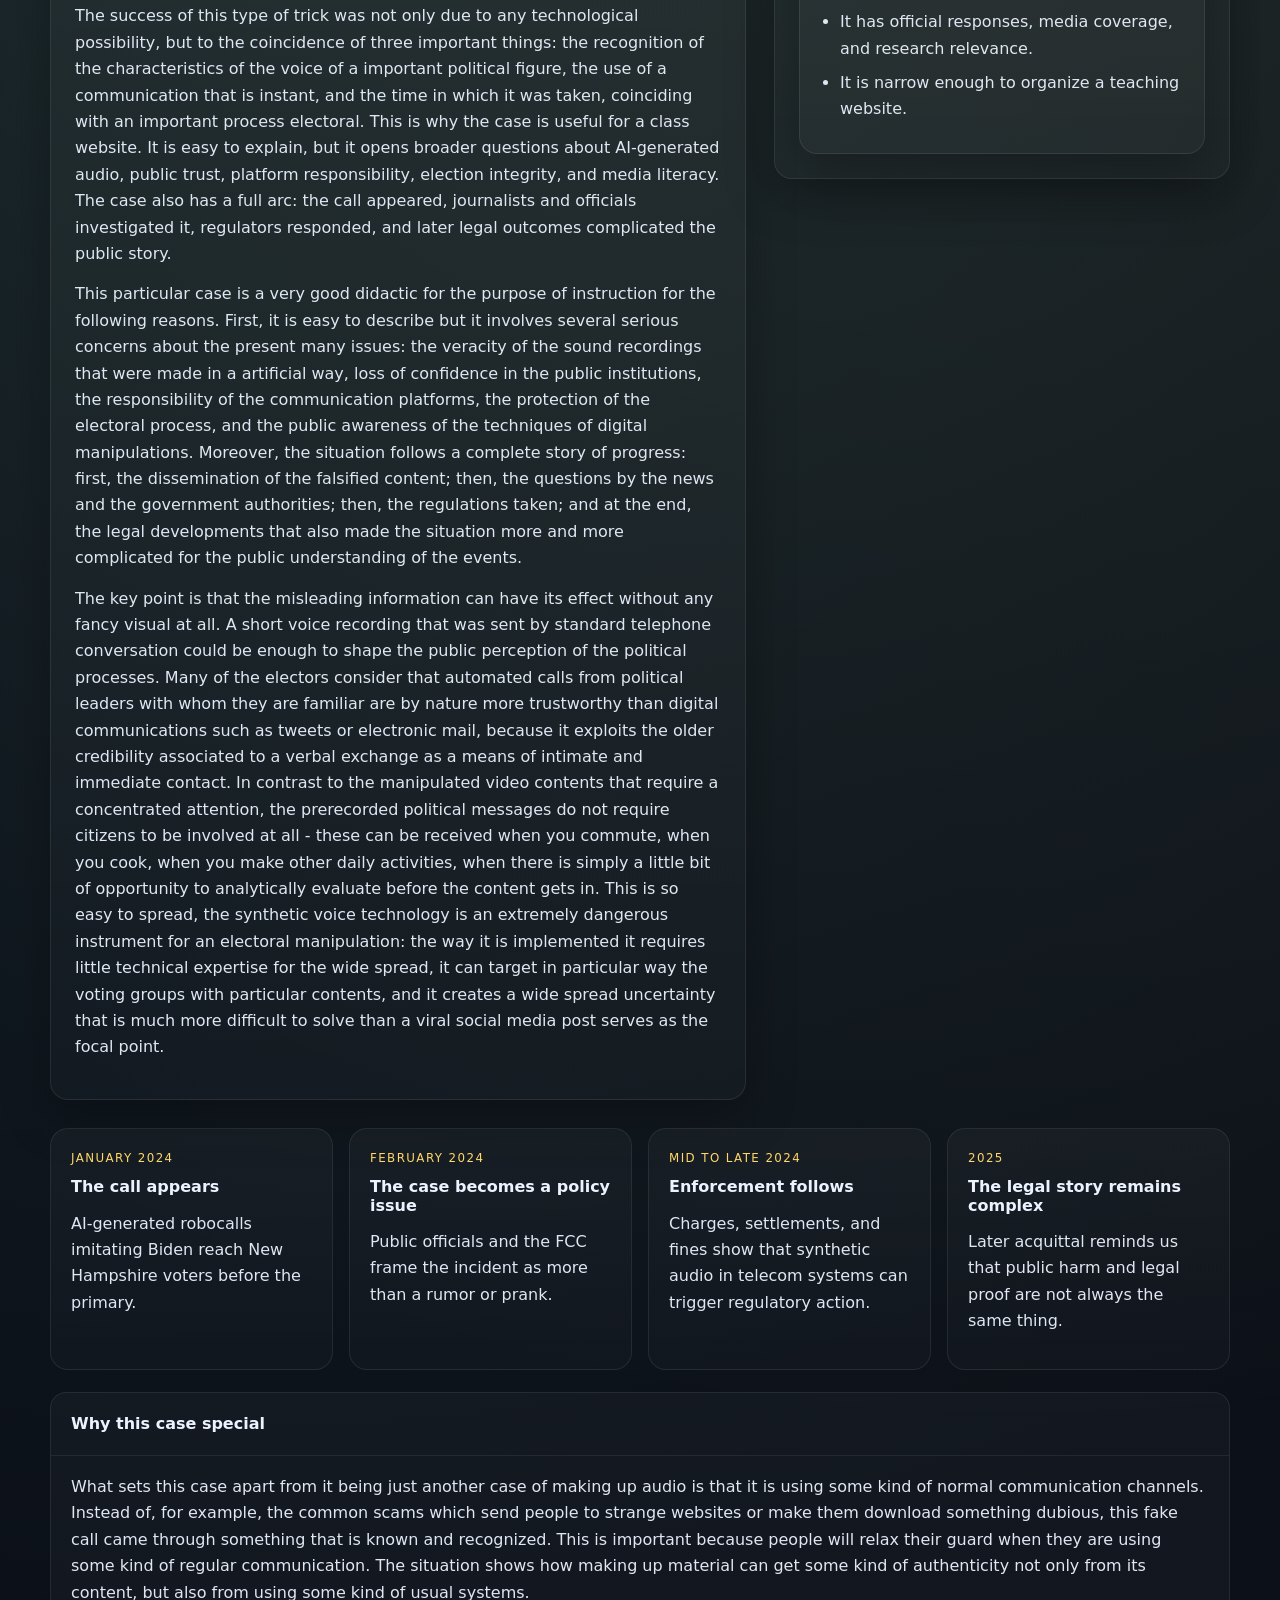
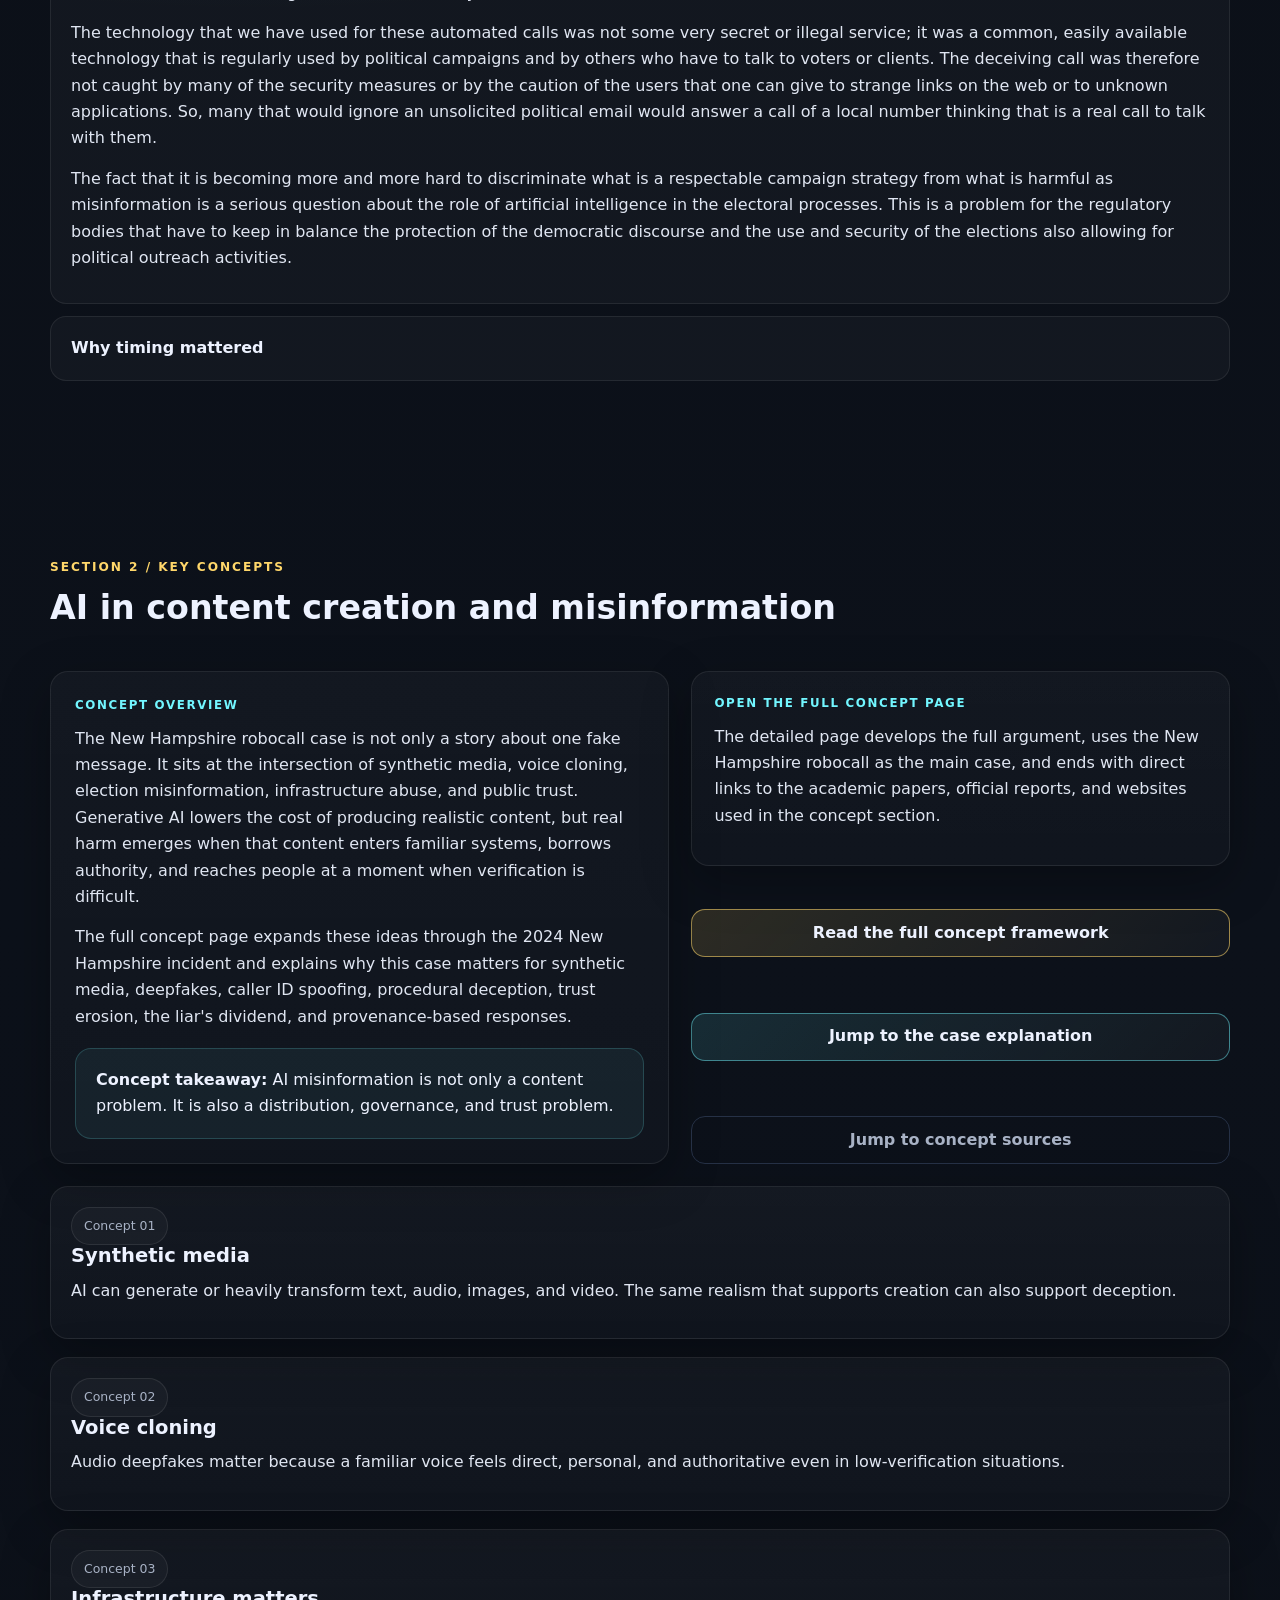
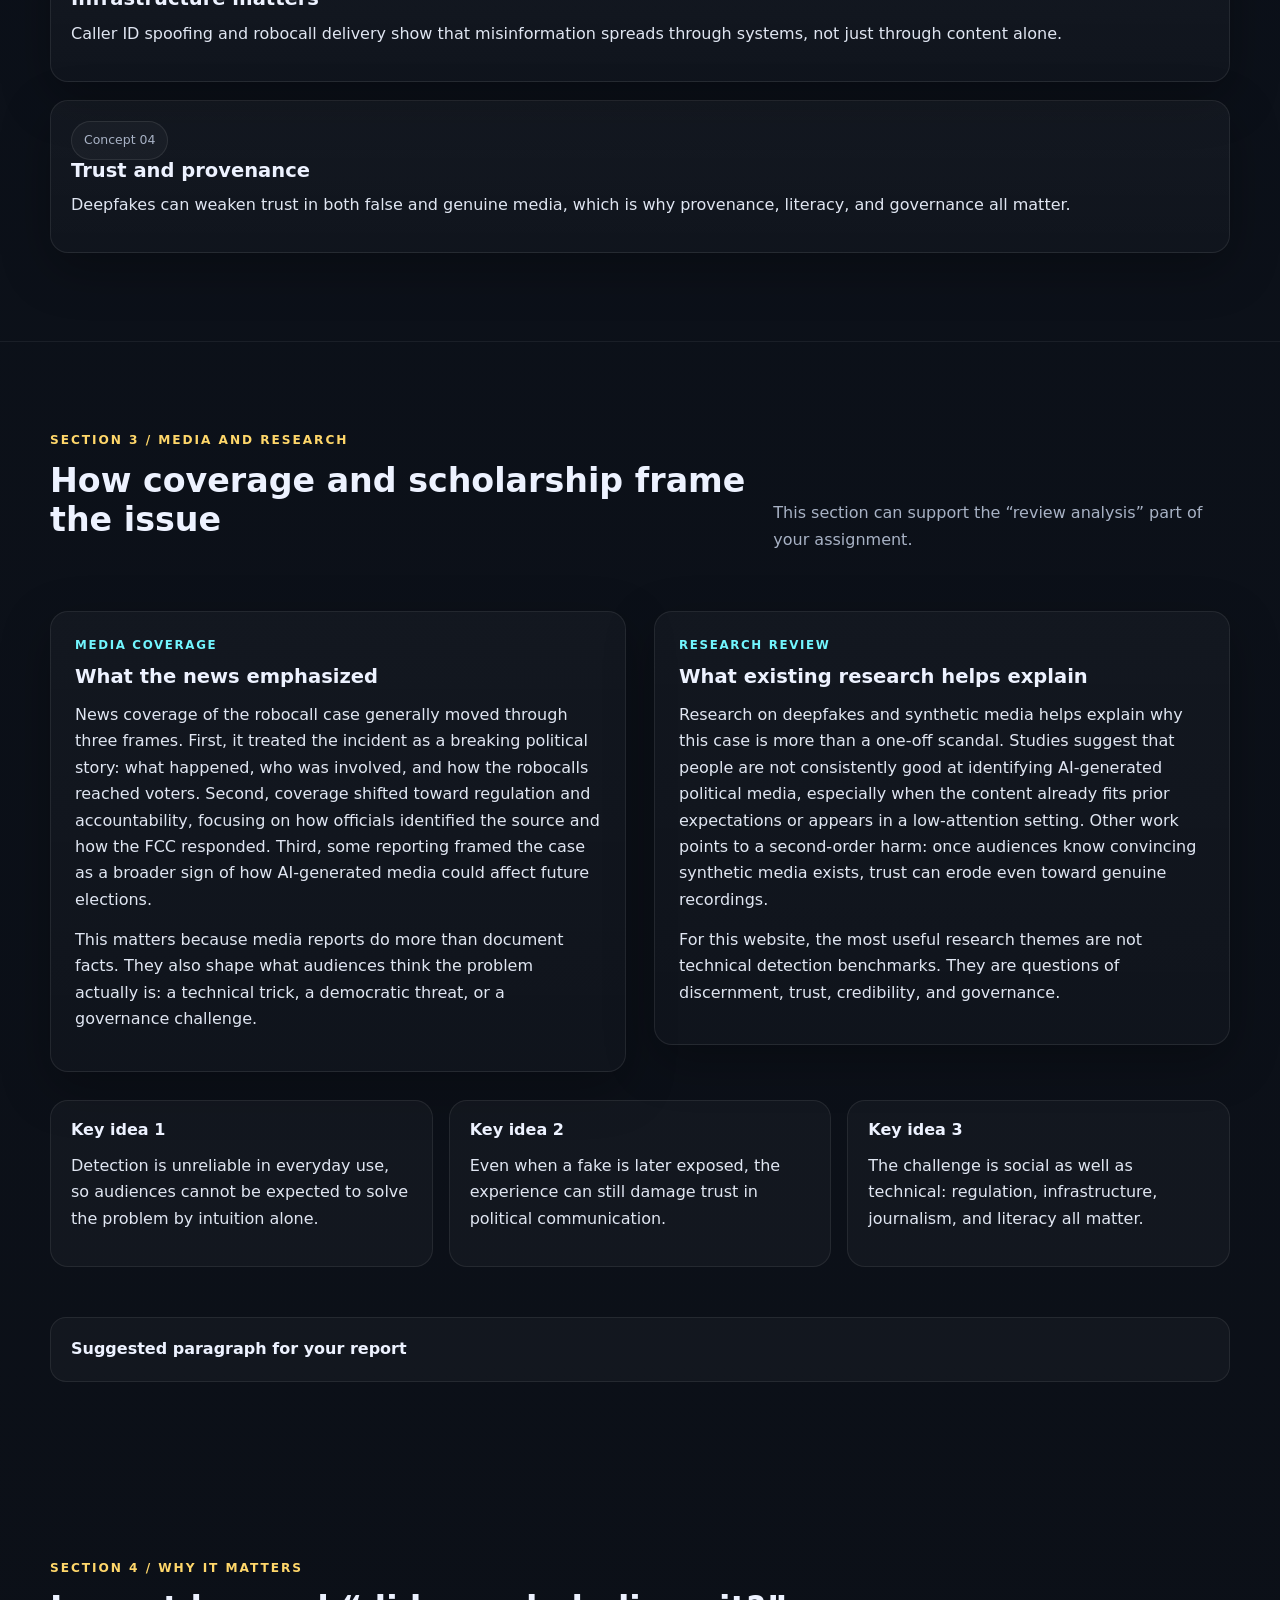
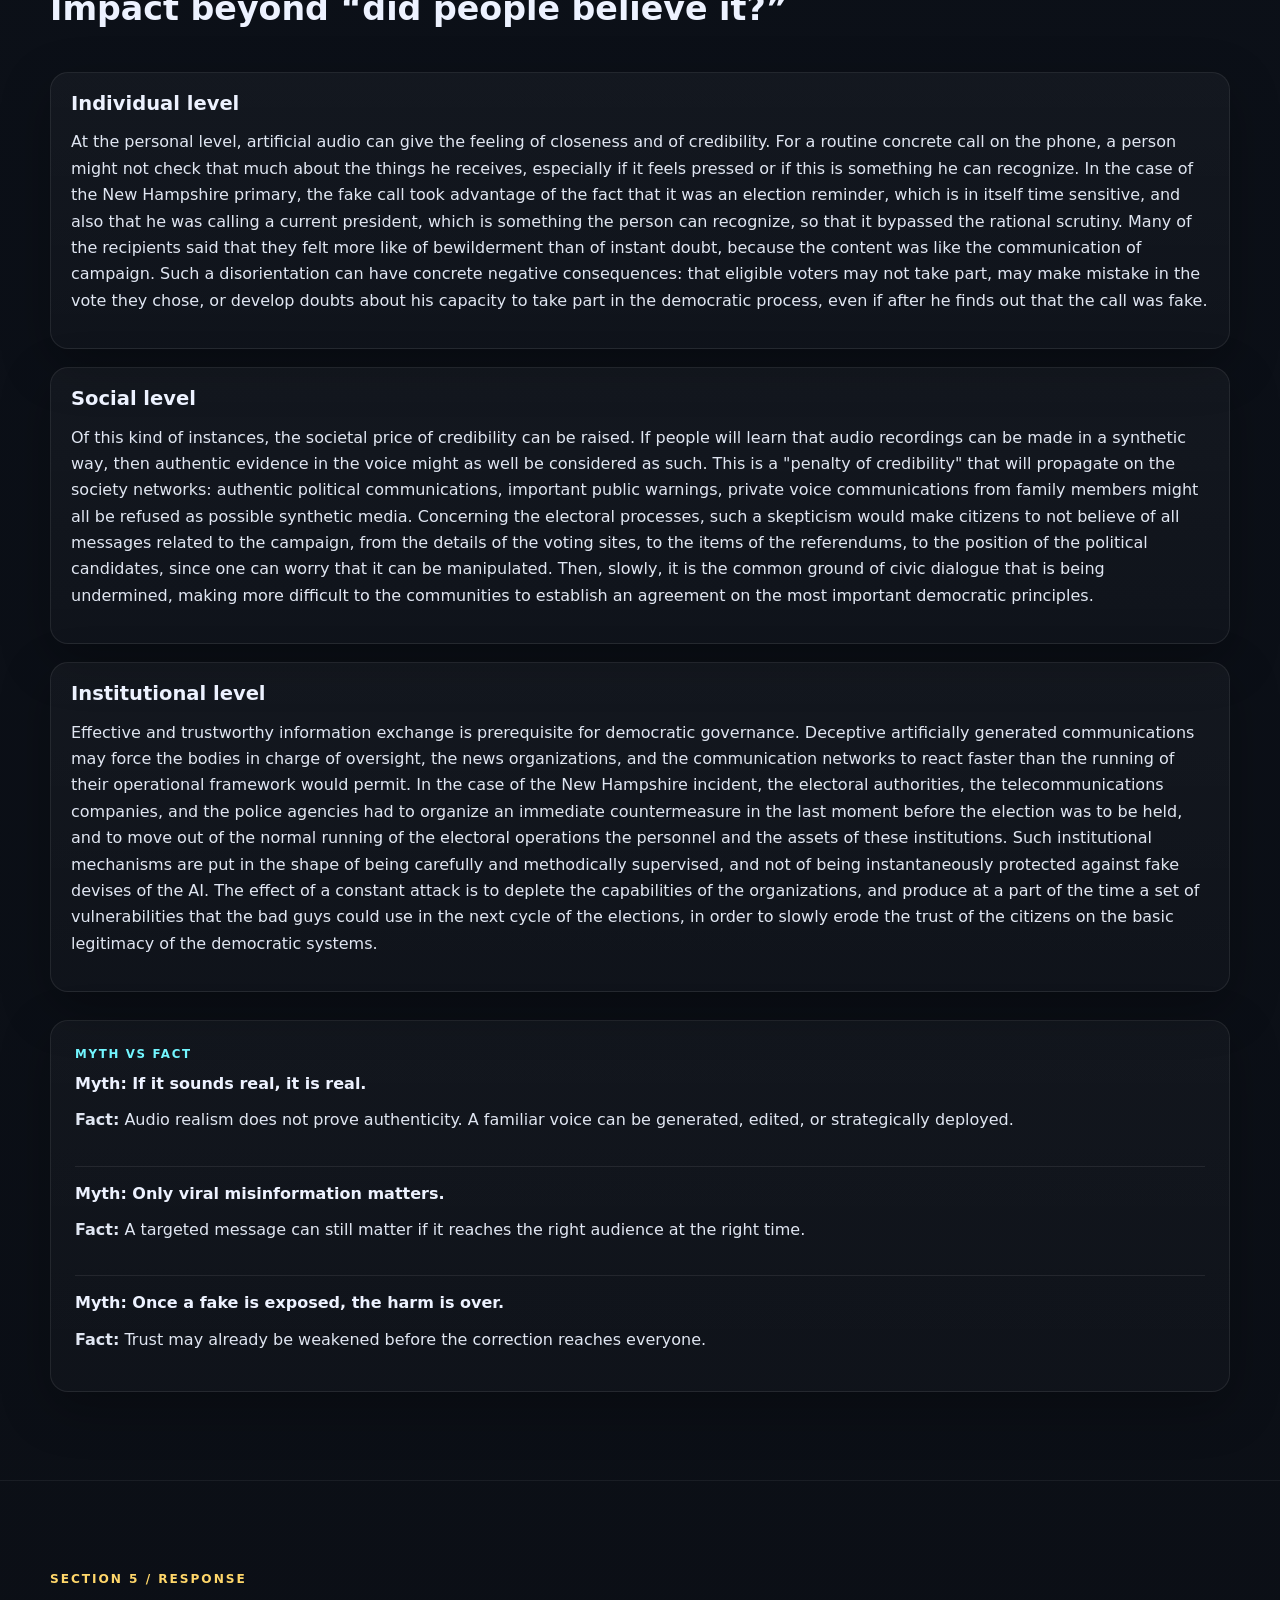
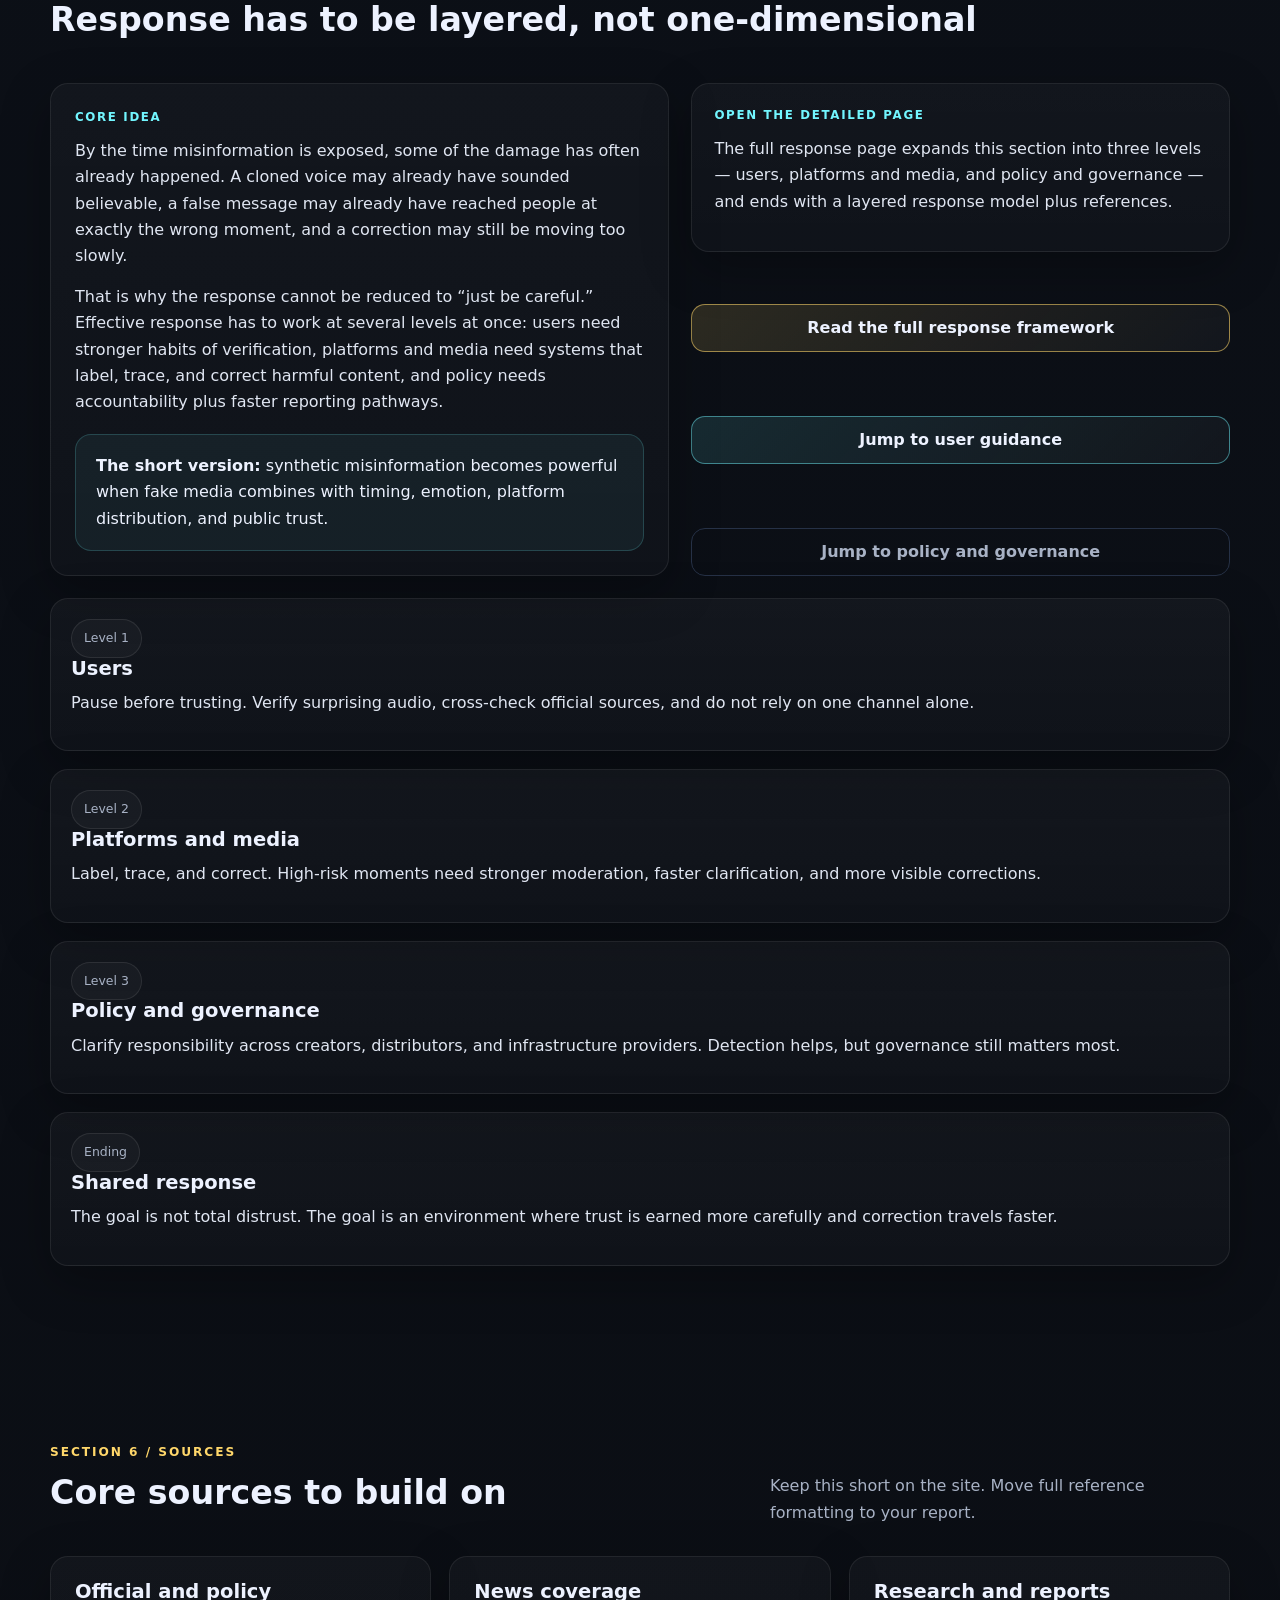
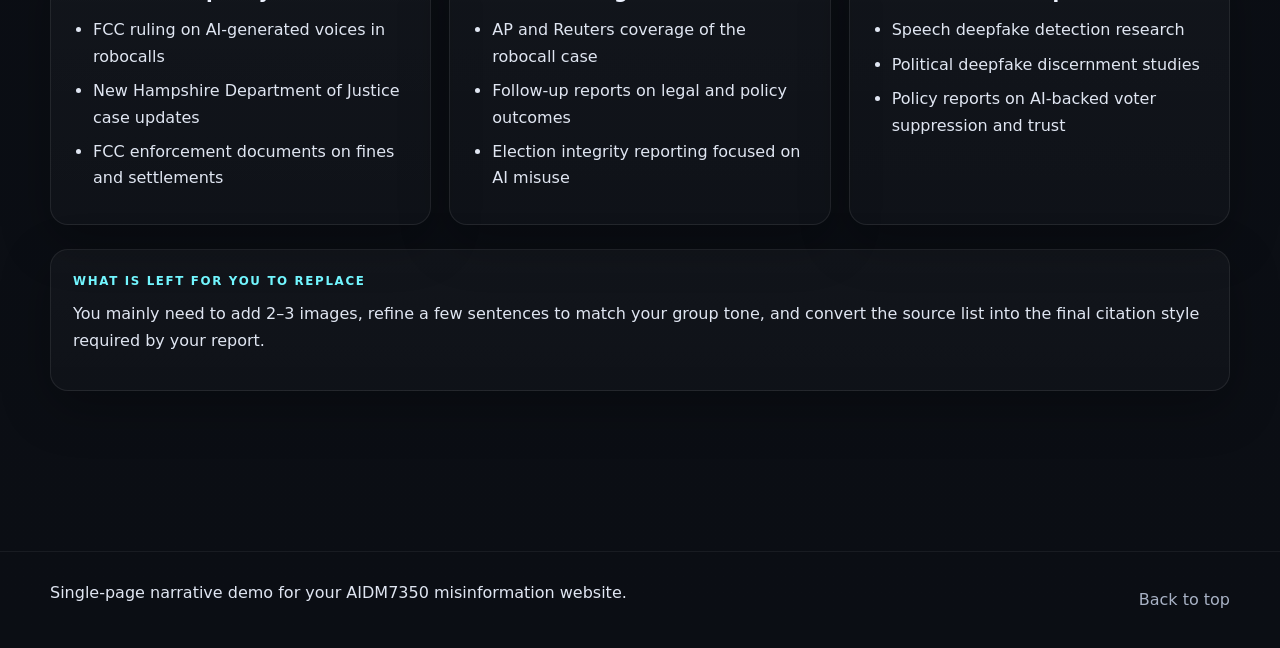
==== commit c6c42815: "add impact part" ====
--- a/index.html
+++ b/index.html
@@ -93,19 +93,13 @@
           <article class="story-main reveal">
             <h3>What happened</h3>
             <p>
-              In January 2024, shortly before the New Hampshire Democratic primary, some voters received robocalls using an AI-generated
-              voice that sounded like Joe Biden. The message told people to “save” their vote for the November election instead of voting
-              in the primary. The power of the call did not come from technical sophistication alone. It came from three things working together:
-              a familiar political voice, a direct delivery channel, and a time-sensitive democratic event.
-            </p>
-            <p>
-              This case is useful because it is concrete and narrow, yet it opens broader questions about AI-generated audio, public trust,
-              election integrity, and platform responsibility. The case also has a full arc: the call appeared, journalists and officials investigated it,
-              regulators responded, and later legal outcomes complicated the public story.
-            </p>
-            <p>
-              The key lesson is that misinformation does not need to be visually spectacular to be effective. A short audio message, delivered
-              through an ordinary phone call, can be enough to interfere with how people understand a civic event.
+              In the several weeks preceding the 2024 democratic primary in New Hampshire, some of the registered voters were contacted by pre-recorded messages, with a synthetic voice that sounded like the voice of the President Joe Biden. There, the communications were directed to not vote in the primary election, but to save their participation in the election in general in November. The success of this type of trick was not only due to any technological possibility, but to the coincidence of three important things: the recognition of the characteristics of the voice of a important political figure, the use of a communication that is instant, and the time in which it was taken, coinciding with an important process electoral. This is why the case is useful for a class website. It is easy to explain, but it opens broader questions about AI-generated audio, public trust, platform responsibility, election integrity, and media literacy. The case also has a full arc: the call appeared, journalists and officials investigated it, regulators responded, and later legal outcomes complicated the public story.
+            </p>
+            <p>
+              This particular case is a very good didactic for the purpose of instruction for the following reasons. First, it is easy to describe but it involves several serious concerns about the present many issues: the veracity of the sound recordings that were made in a artificial way, loss of confidence in the public institutions, the responsibility of the communication platforms, the protection of the electoral process, and the public awareness of the techniques of digital manipulations. Moreover, the situation follows a complete story of progress: first, the dissemination of the falsified content; then, the questions by the news and the government authorities; then, the regulations taken; and at the end, the legal developments that also made the situation more and more complicated for the public understanding of the events.
+            </p>
+            <p>
+              The key point is that the misleading information can have its effect without any fancy visual at all. A short voice recording that was sent by standard telephone conversation could be enough to shape the public perception of the political processes. Many of the electors consider that automated calls from political leaders with whom they are familiar are by nature more trustworthy than digital communications such as tweets or electronic mail, because it exploits the older credibility associated to a verbal exchange as a means of intimate and immediate contact. In contrast to the manipulated video contents that require a concentrated attention, the prerecorded political messages do not require citizens to be involved at all - these can be received when you commute, when you cook, when you make other daily activities, when there is simply a little bit of opportunity to analytically evaluate before the content gets in. This is so easy to spread, the synthetic voice technology is an extremely dangerous instrument for an electoral manipulation: the way it is implemented it requires little technical expertise for the wide spread, it can target in particular way the voting groups with particular contents, and it creates a wide spread uncertainty that is much more difficult to solve than a viral social media post serves as the focal point.
             </p>
           </article>
 
@@ -150,10 +144,9 @@
             <summary>Why this case special</summary>
             <div class="accordion-content">
               <p>
-                What makes this event more than just an example of fake audio is the way it used ordinary infrastructure.
-                The robocall did not ask people to visit a suspicious website. It arrived through a familiar medium.
-                That matters because people often reserve less attention for channels that feel routine. In this sense, the case shows how AI-generated
-                content can borrow credibility from everyday systems rather than from the content alone.
+                What sets this case apart from it being just another case of making up audio is that it is using some kind of normal communication channels. Instead of, for example, the common scams which send people to strange websites or make them download something dubious, this fake call came through something that is known and recognized. This is important because people will relax their guard when they are using some kind of regular communication. The situation shows how making up material can get some kind of authenticity not only from its content, but also from using some kind of usual systems.</p>
+                <p>The technology that we have used for these automated calls was not some very secret or illegal service; it was a common, easily available technology that is regularly used by political campaigns and by others who have to talk to voters or clients. The deceiving call was therefore not caught by many of the security measures or by the caution of the users that one can give to strange links on the web or to unknown applications. So, many that would ignore an unsolicited political email would answer a call of a local number thinking that is a real call to talk with them.</p>
+                <p>The fact that it is becoming more and more hard to discriminate what is a respectable campaign strategy from what is harmful as misinformation is a serious question about the role of artificial intelligence in the electoral processes. This is a problem for the regulatory bodies that have to keep in balance the protection of the democratic discourse and the use and security of the elections also allowing for political outreach activities.</p>
               </p>
             </div>
           </details>
@@ -161,8 +154,8 @@
             <summary>Why timing mattered</summary>
             <div class="accordion-content">
               <p>
-                Election misinformation is especially sensitive to timing. A false message does not need to remain online for months to matter.
-                It only needs to reach the right audience at the right moment, before correction spreads widely enough to counter it.
+                The power of the electoral falsehoods depends on the right time to do it. A fake communication can be powerful without being online for a long time, if it is aimed at the right people at the right time just before the effort to fact check will have enough power. The example of New Hampshire is good because the false robocall is spread in the last two days before the primary. This is a very short time for the local election authority and news organizations to have the time to spread the big correction before the citizens cast their vote.</p>
+                <p>In fact, even if voters later found that the call was fraud, the planted uncertainty could still have been there, which could have led to misperceptions on the electoral procedures and to doubts on the integrity of the voting system. Because of the temporal aspect of the fact, the reactions of both media and of the regulators were bigger, and the event that could be just a local fact, became a country wide debate on the problem of the use of artificial intelligence in order to deception, on the electoral integrity and the necessity of updating the protective means against the new technological risks to the democratic institutions.
               </p>
             </div>
           </details>
@@ -312,35 +305,33 @@
             <div class="eyebrow">Section 4 / Why it matters</div>
             <h2>Impact beyond “did people believe it?”</h2>
           </div>
-          <p class="section-note">This section keeps the focus on harm, not only novelty.</p>
+          <p class="section-note"></p>
         </div>
 
         <div class="impact-grid">
           <article class="impact-card reveal">
             <h3>Individual level</h3>
             <p>
-              Synthetic audio can feel intimate and authoritative. A listener may not conduct careful verification during a normal phone interaction,
-              especially if the message appears urgent or familiar.
+              At the personal level, artificial audio can give the feeling of closeness and of credibility. For a routine concrete call on the phone, a person might not check that much about the things he receives, especially if it feels pressed or if this is something he can recognize. In the case of the New Hampshire primary, the fake call took advantage of the fact that it was an election reminder, which is in itself time sensitive, and also that he was calling a current president, which is something the person can recognize, so that it bypassed the rational scrutiny. Many of the recipients said that they felt more like of bewilderment than of instant doubt, because the content was like the communication of campaign. Such a disorientation can have concrete negative consequences: that eligible voters may not take part, may make mistake in the vote they chose, or develop doubts about his capacity to take part in the democratic process, even if after he finds out that the call was fake.
             </p>
           </article>
           <article class="impact-card reveal">
             <h3>Social level</h3>
             <p>
-              Cases like this can raise the cost of trust for everyone. Once people know audio can be fabricated, genuine recordings may also be met with suspicion.
-            </p>
+              Of this kind of instances, the societal price of credibility can be raised. If people will learn that audio recordings can be made in a synthetic way, then authentic evidence in the voice might as well be considered as such. This is a "penalty of credibility" that will propagate on the society networks: authentic political communications, important public warnings, private voice communications from family members might all be refused as possible synthetic media. Concerning the electoral processes, such a skepticism would make citizens to not believe of all messages related to the campaign, from the details of the voting sites, to the items of the referendums, to the position of the political candidates, since one can worry that it can be manipulated. Then, slowly, it is the common ground of civic dialogue that is being undermined, making more difficult to the communities to establish an agreement on the most important democratic principles.            </p>
           </article>
           <article class="impact-card reveal">
             <h3>Institutional level</h3>
             <p>
-              Democratic systems rely on timely and credible communication. Misleading synthetic messages can pressure regulators, media, and telecom systems to respond faster than they are built to.
-            </p>
-          </article>
+              Effective and trustworthy information exchange is prerequisite for democratic governance. Deceptive artificially generated communications may force the bodies in charge of oversight, the news organizations, and the communication networks to react faster than the running of their operational framework would permit. In the case of the New Hampshire incident, the electoral authorities, the telecommunications companies, and the police agencies had to organize an immediate countermeasure in the last moment before the election was to be held, and to move out of the normal running of the electoral operations the personnel and the assets of these institutions. Such institutional mechanisms are put in the shape of being carefully and methodically supervised, and not of being instantaneously protected against fake devises of the AI. The effect of a constant attack is to deplete the capabilities of the organizations, and produce at a part of the time a set of vulnerabilities that the bad guys could use in the next cycle of the elections, in order to slowly erode the trust of the citizens on the basic legitimacy of the democratic systems.            </p>
+          </article>
+          <!--
           <article class="impact-card reveal">
             <h3>Systemic level</h3>
             <p>
               The most serious harm is cumulative: synthetic misinformation can make it harder to know what deserves trust, and that uncertainty can spread beyond one campaign or one clip.
             </p>
-          </article>
+          </article>-->
         </div>
 
         <div class="myth-wrap reveal">
--- a/styles.css
+++ b/styles.css
@@ -160,7 +160,7 @@
 .accordion-content{padding:18px 20px}
 
 .concept-grid,.impact-grid,.summary-grid,.reference-grid{
-  display:grid;grid-template-columns:repeat(2,minmax(0,1fr));gap:18px
+  display:grid;grid-template-columns:repeat(1,minmax(0,1fr));gap:18px
 }
 .concept-card{padding:22px}
 .concept-card details{margin-top:10px}
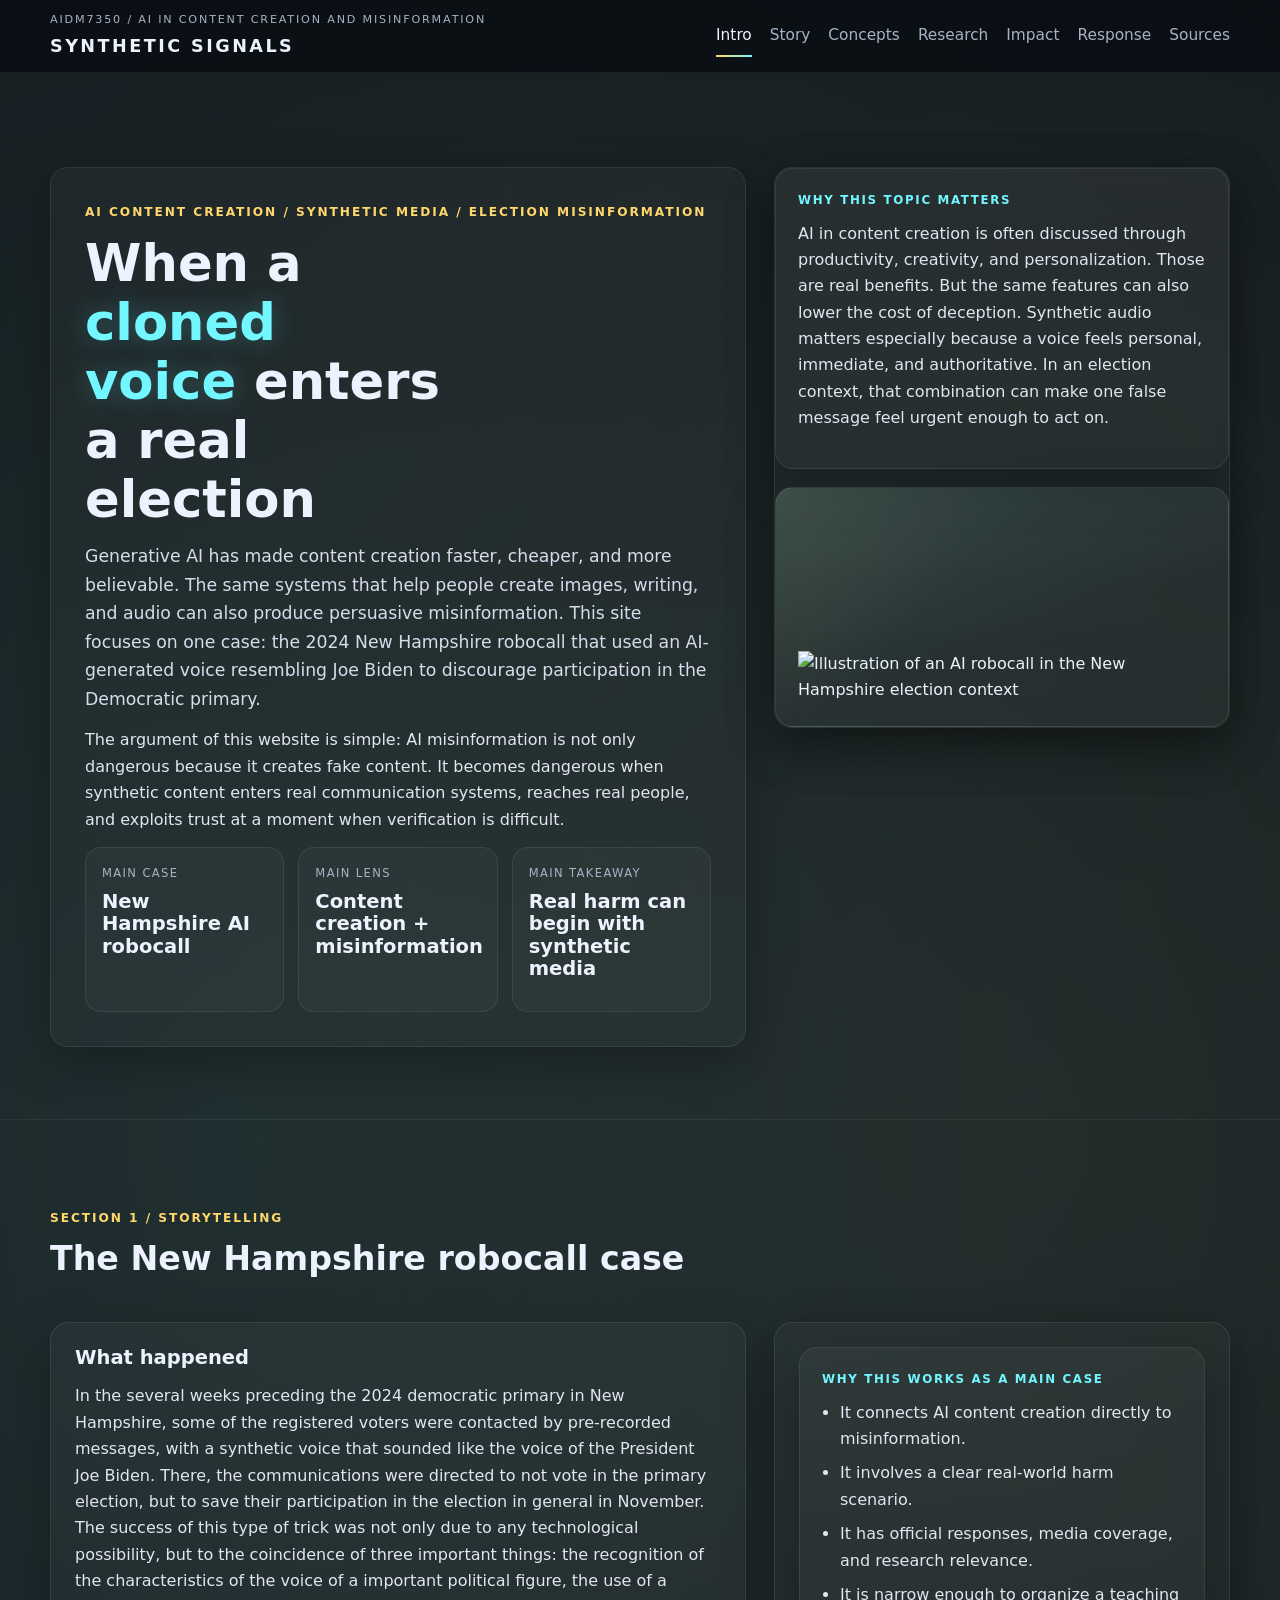
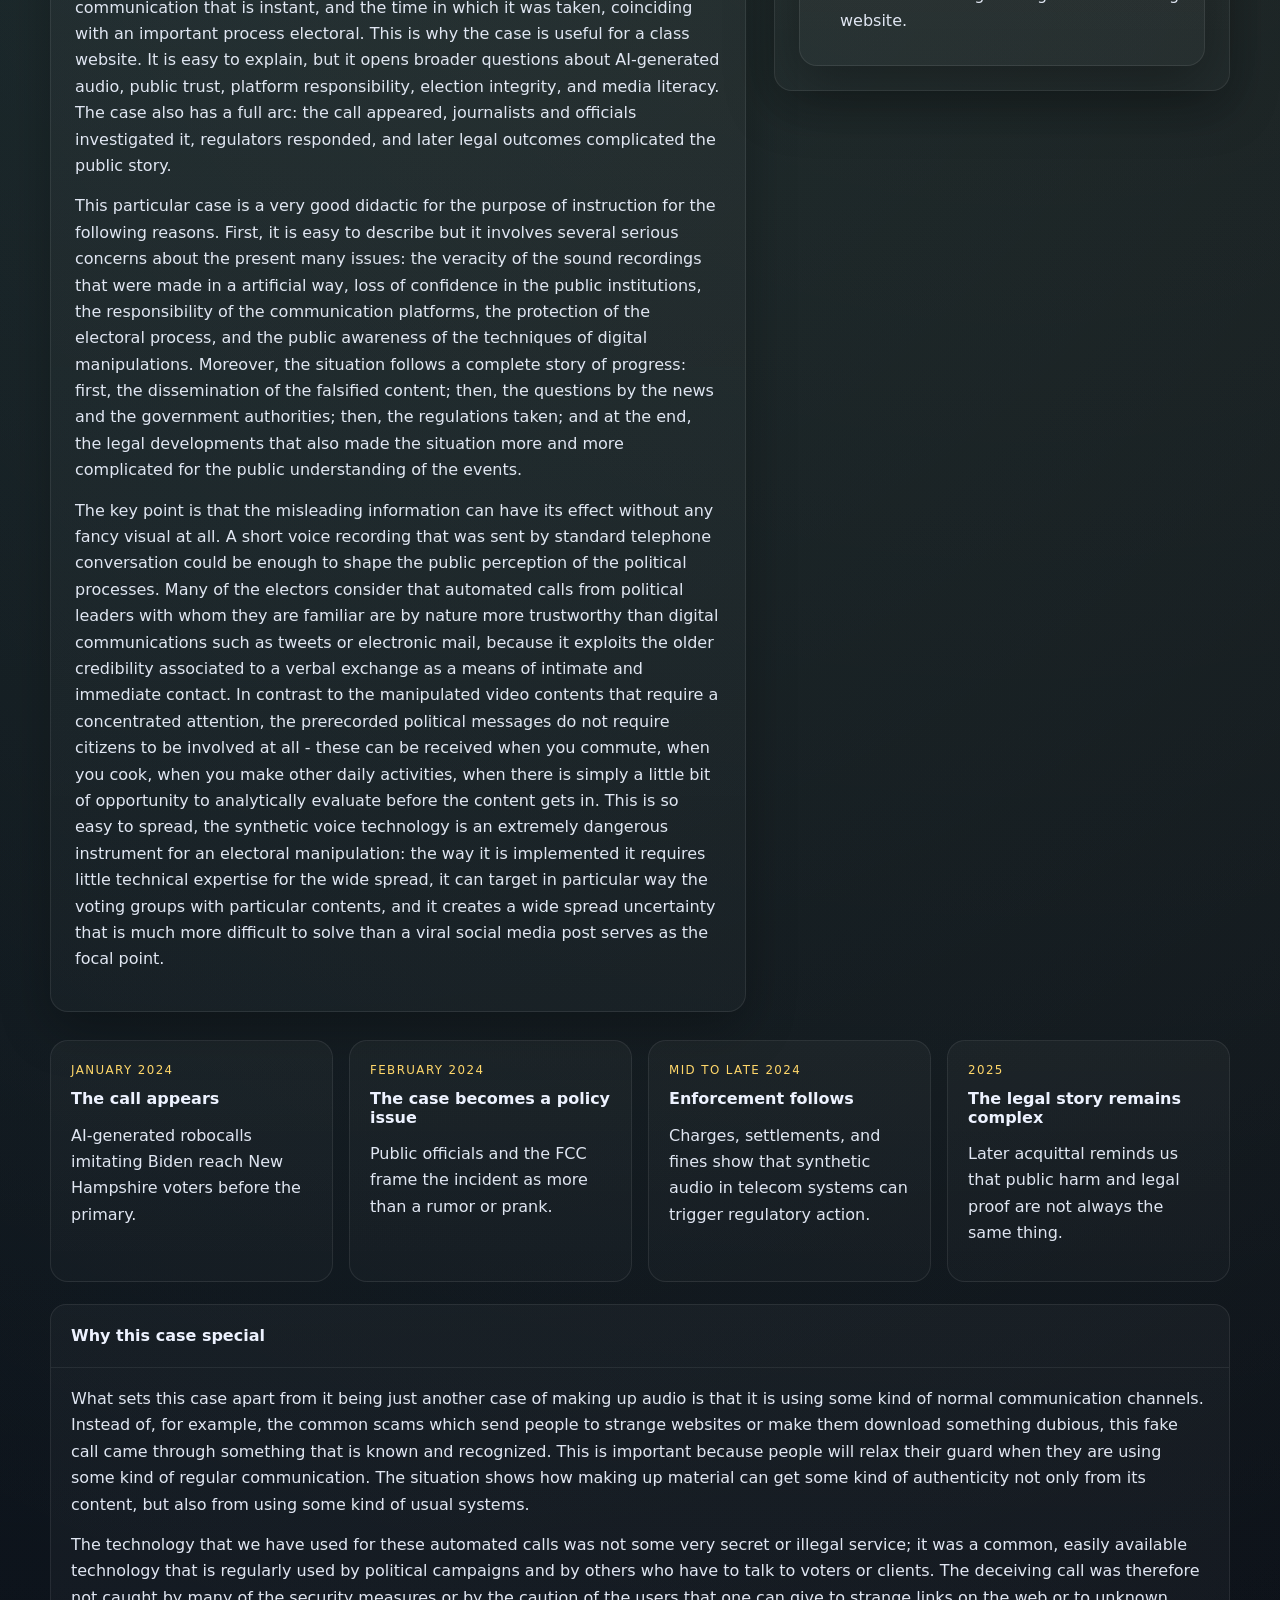
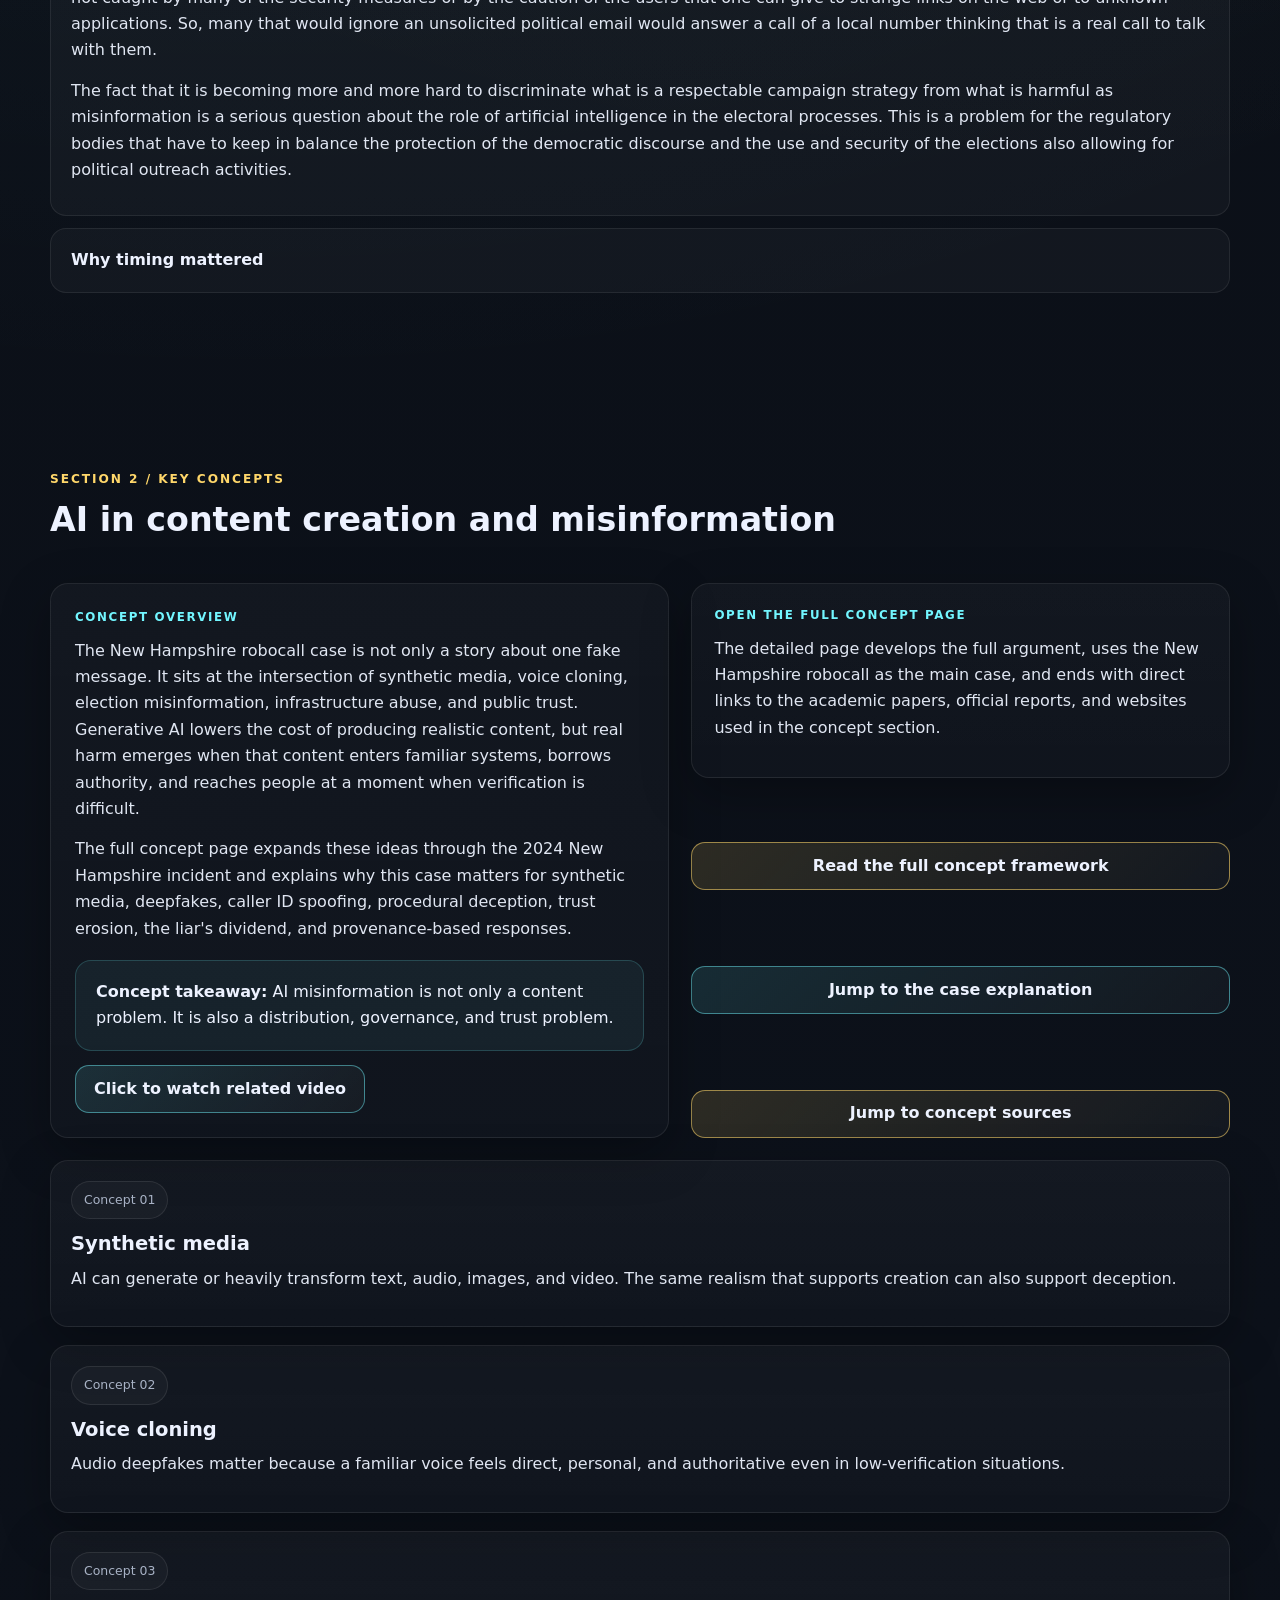
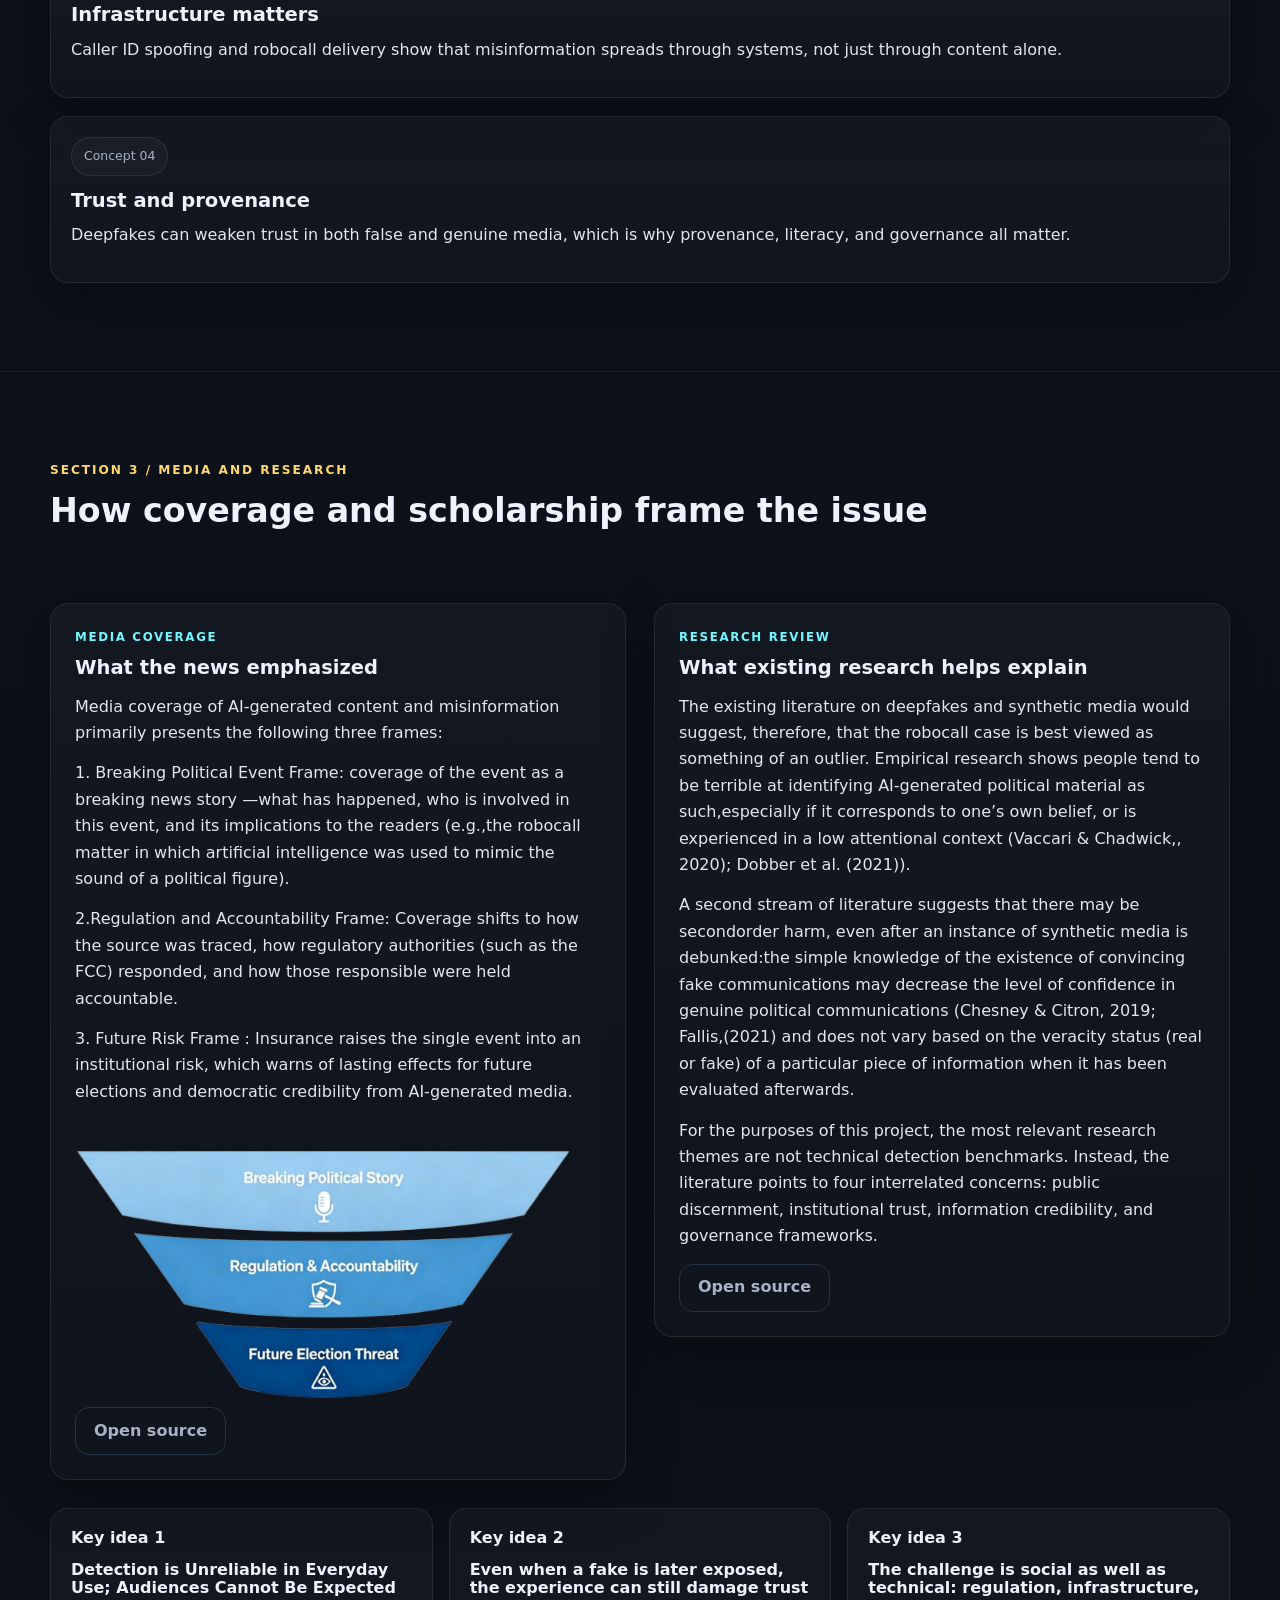
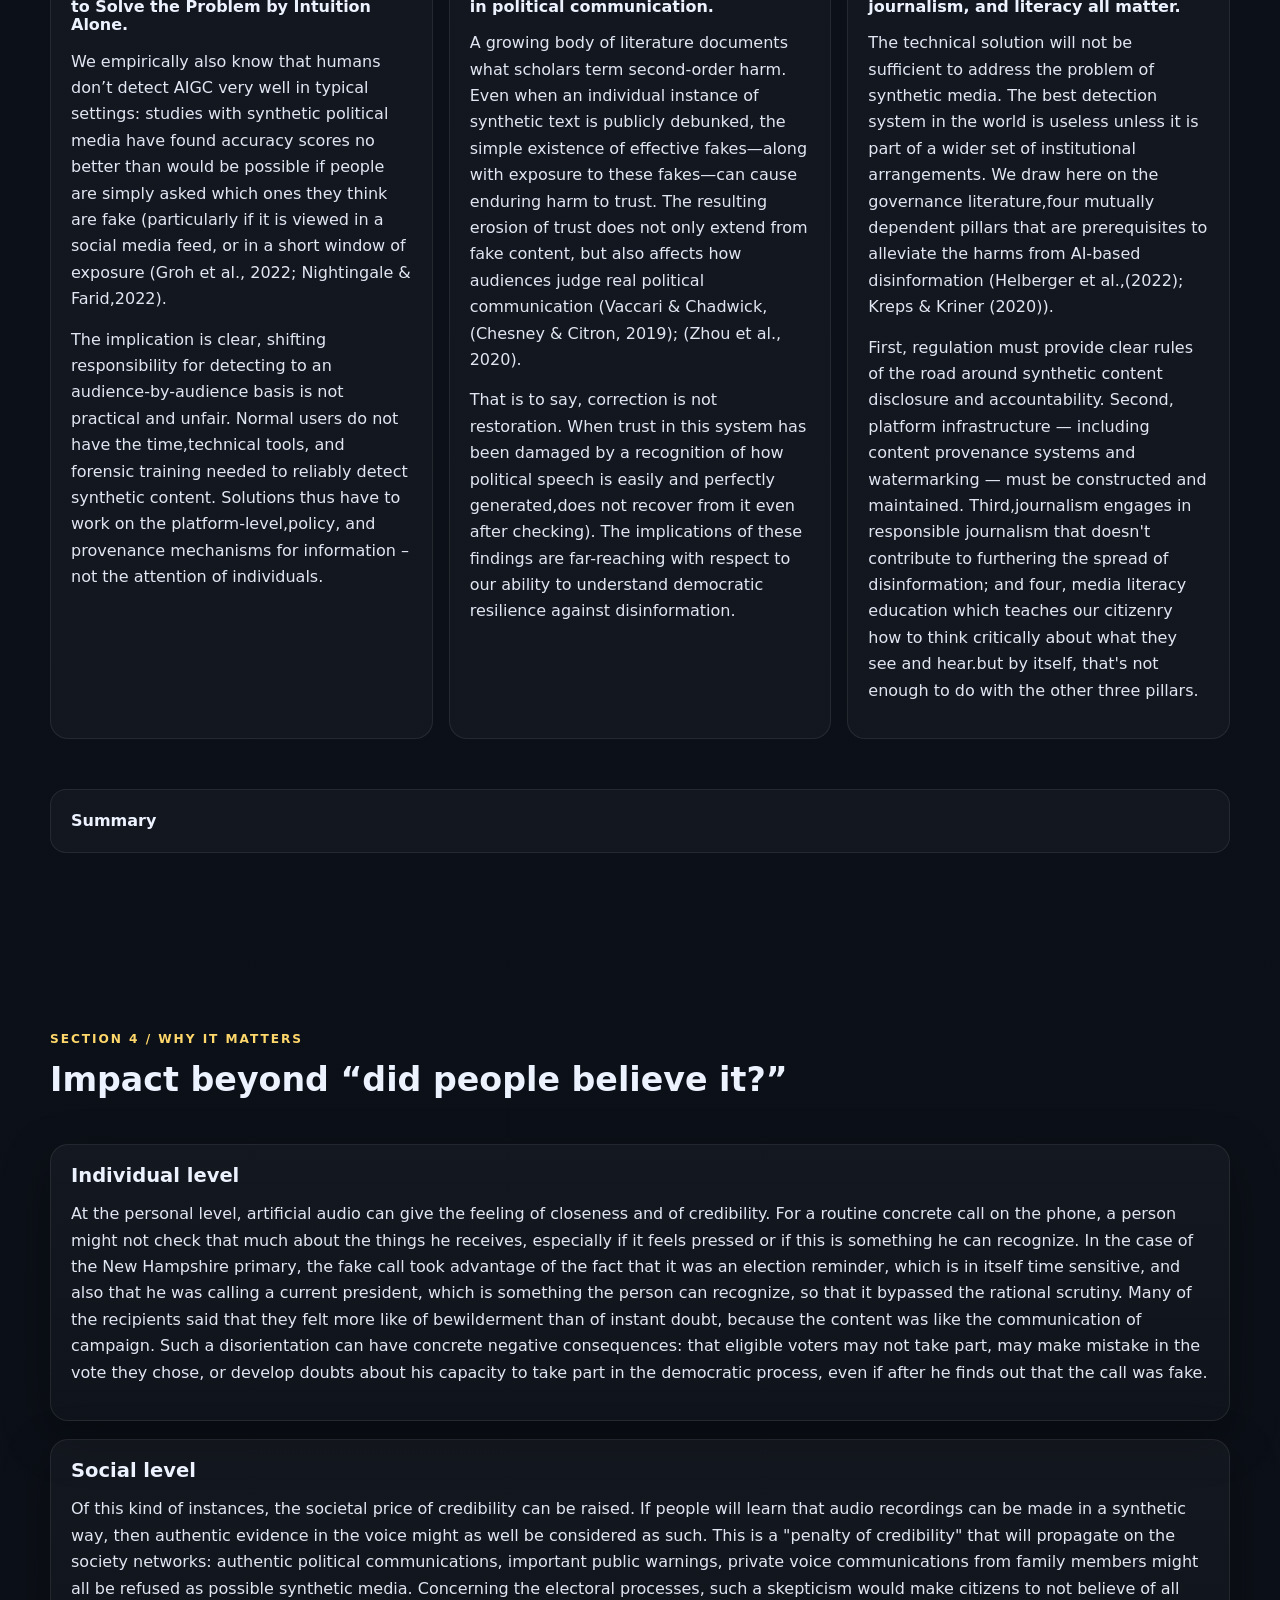
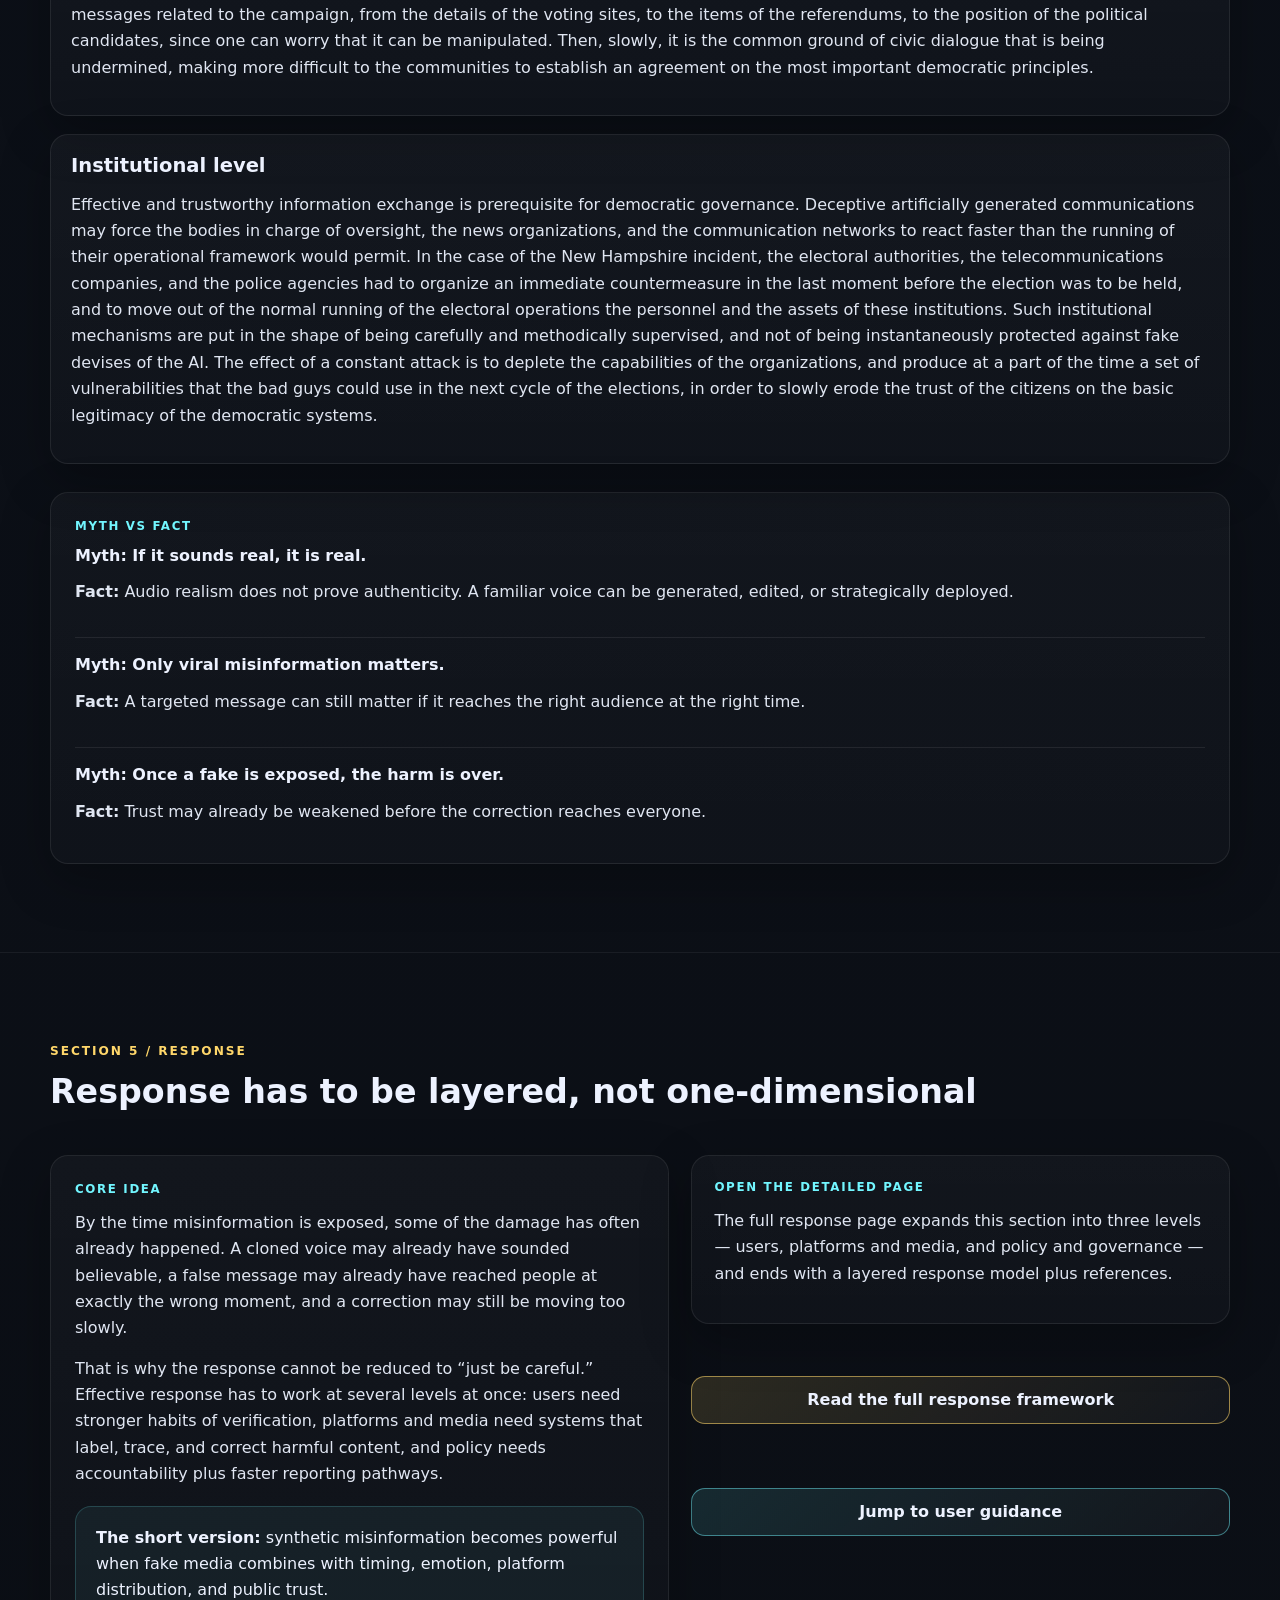
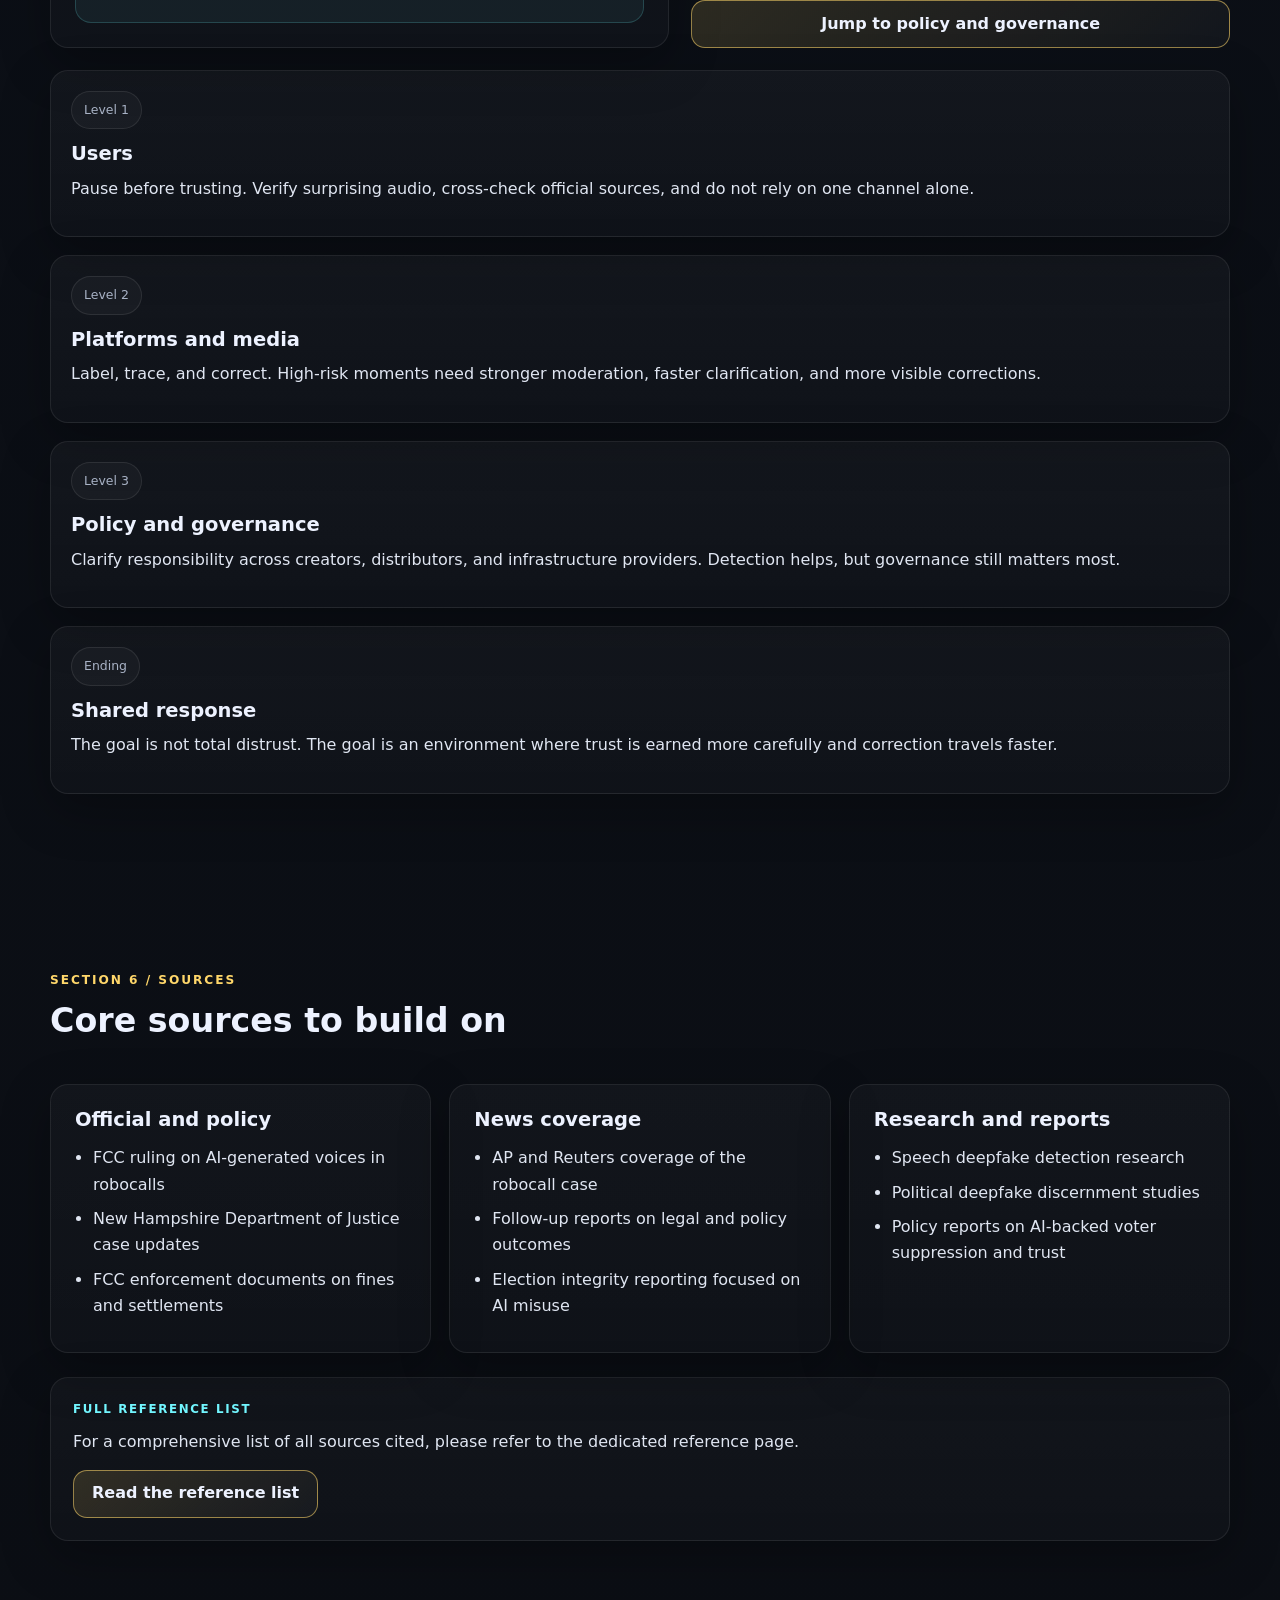
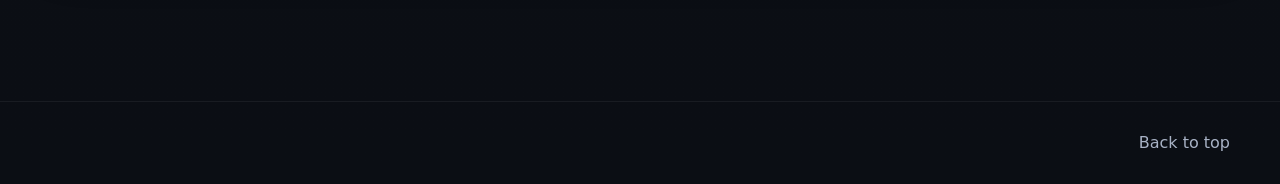
==== commit 0069c310: "update project" ====
--- a/index.html
+++ b/index.html
@@ -43,10 +43,6 @@
             The argument of this website is simple: AI misinformation is not only dangerous because it creates fake content. It becomes dangerous
             when synthetic content enters real communication systems, reaches real people, and exploits trust at a moment when verification is difficult.
           </p>
-          <div class="hero-actions">
-            <a class="button" href="#story">Follow the story</a>
-            <a class="button secondary" href="#concepts">See the concepts</a>
-          </div>
           <div class="mini-grid">
             <article class="mini-card">
               <div class="mini-label">Main case</div>
@@ -146,7 +142,7 @@
               <p>
                 What sets this case apart from it being just another case of making up audio is that it is using some kind of normal communication channels. Instead of, for example, the common scams which send people to strange websites or make them download something dubious, this fake call came through something that is known and recognized. This is important because people will relax their guard when they are using some kind of regular communication. The situation shows how making up material can get some kind of authenticity not only from its content, but also from using some kind of usual systems.</p>
                 <p>The technology that we have used for these automated calls was not some very secret or illegal service; it was a common, easily available technology that is regularly used by political campaigns and by others who have to talk to voters or clients. The deceiving call was therefore not caught by many of the security measures or by the caution of the users that one can give to strange links on the web or to unknown applications. So, many that would ignore an unsolicited political email would answer a call of a local number thinking that is a real call to talk with them.</p>
-                <p>The fact that it is becoming more and more hard to discriminate what is a respectable campaign strategy from what is harmful as misinformation is a serious question about the role of artificial intelligence in the electoral processes. This is a problem for the regulatory bodies that have to keep in balance the protection of the democratic discourse and the use and security of the elections also allowing for political outreach activities.</p>
+                <p>The fact that it is becoming more and more hard to discriminate what is a respectable campaign strategy from what is harmful as misinformation is a serious question about the role of artificial intelligence in the electoral processes. This is a problem for the regulatory bodies that have to keep in balance the protection of the democratic discourse and the use and security of the elections also allowing for political outreach activities.
               </p>
             </div>
           </details>
@@ -188,6 +184,10 @@
             <div class="note-row">
               <strong>Concept takeaway:</strong> AI misinformation is not only a content problem. It is also a distribution, governance, and trust problem.
             </div>
+            <p></p>
+            <div class="button secondary">
+            <a href="https://www3.nhk.or.jp/nhkworld/en/news/backstories/4602/" target="_blank">Click to watch related video</a>
+            </div>
           </article>
 
           <aside class="cta-block reveal">
@@ -200,28 +200,37 @@
             </div>
             <a class="button" href="concept.html">Read the full concept framework</a>
             <a class="button secondary" href="concept.html#event">Jump to the case explanation</a>
-            <a class="button ghost" href="concept.html#references">Jump to concept sources</a>
+            <a class="button" href="concept.html#references">Jump to concept sources</a>
           </aside>
         </div>
 
         <div class="summary-grid reveal" style="margin-top:22px">
           <article class="summary-card">
             <div class="inline-pill">Concept 01</div>
+            <p></p>
+            <p></p>
             <h3>Synthetic media</h3>
             <p>AI can generate or heavily transform text, audio, images, and video. The same realism that supports creation can also support deception.</p>
           </article>
           <article class="summary-card">
             <div class="inline-pill">Concept 02</div>
+            <p></p>
+            <p></p>
             <h3>Voice cloning</h3>
+            
             <p>Audio deepfakes matter because a familiar voice feels direct, personal, and authoritative even in low-verification situations.</p>
           </article>
           <article class="summary-card">
             <div class="inline-pill">Concept 03</div>
+            <p></p>
+            <p></p>
             <h3>Infrastructure matters</h3>
             <p>Caller ID spoofing and robocall delivery show that misinformation spreads through systems, not just through content alone.</p>
           </article>
           <article class="summary-card">
             <div class="inline-pill">Concept 04</div>
+            <p></p>
+            <p></p>
             <h3>Trust and provenance</h3>
             <p>Deepfakes can weaken trust in both false and genuine media, which is why provenance, literacy, and governance all matter.</p>
           </article>
@@ -236,66 +245,71 @@
             <div class="eyebrow">Section 3 / Media and research</div>
             <h2>How coverage and scholarship frame the issue</h2>
           </div>
-          <p class="section-note">This section can support the “review analysis” part of your assignment.</p>
+          <p class="section-note"></p>
         </div>
 
         <article class="panel research-panel reveal">
           <div class="panel-kicker">Media coverage</div>
           <h3>What the news emphasized</h3>
           <p>
-            News coverage of the robocall case generally moved through three frames. First, it treated the incident as a breaking political story:
-            what happened, who was involved, and how the robocalls reached voters. Second, coverage shifted toward regulation and accountability,
-            focusing on how officials identified the source and how the FCC responded. Third, some reporting framed the case as a broader sign of how AI-generated
-            media could affect future elections.
+            Media coverage of AI-generated content and misinformation primarily presents the following three frames:
           </p>
           <p>
-            This matters because media reports do more than document facts. They also shape what audiences think the problem actually is:
-            a technical trick, a democratic threat, or a governance challenge.
-          </p>
+            1. Breaking Political Event Frame: coverage of the event as a breaking news story —what has happened, who is involved in this event, and its implications to the readers (e.g.,the robocall matter in which artificial intelligence was used to mimic the sound of a political figure).</p>
+          <p>2.Regulation and Accountability Frame: Coverage shifts to how the source was traced, how regulatory authorities (such as the FCC) responded, and how those responsible were held accountable.</p>
+          <p>3. Future Risk Frame : Insurance raises the single event into an institutional risk, which warns of lasting effects for future elections and democratic credibility from AI-generated media.</p>
+          <img src="section3_1.png" alt="three frames figure" width="500">
+          <a class="button ghost" href="https://contentauthenticity.org/blog/october-2025-this-month-in-generative-ai-supercharged-frauds-and-scams" target="_blank" rel="noopener noreferrer">Open source</a>
+
         </article>
 
         <article class="panel research-panel reveal">
           <div class="panel-kicker">Research review</div>
           <h3>What existing research helps explain</h3>
           <p>
-            Research on deepfakes and synthetic media helps explain why this case is more than a one-off scandal. Studies suggest that people are not consistently good at identifying
-            AI-generated political media, especially when the content already fits prior expectations or appears in a low-attention setting. Other work points to a second-order harm:
-            once audiences know convincing synthetic media exists, trust can erode even toward genuine recordings.
+            The existing literature on deepfakes and synthetic media would suggest, therefore, that the robocall case is best viewed as something of an outlier. Empirical research shows people tend to be terrible at identifying AI-generated political material as such,especially if it corresponds to one’s own belief, or is experienced in a low attentional context (Vaccari & Chadwick,, 2020); Dobber et al. (2021)).
           </p>
           <p>
-            For this website, the most useful research themes are not technical detection benchmarks. They are questions of discernment, trust, credibility, and governance.
+          A second stream of literature suggests that there may be secondorder harm, even after an instance of synthetic media is debunked:the simple knowledge of the existence of convincing fake communications may decrease the level of confidence in genuine political communications (Chesney & Citron, 2019; Fallis,(2021) and does not vary based on the veracity status (real or fake) of a particular piece of information when it has been evaluated afterwards.</p>
+          <p>For the purposes of this project, the most relevant research themes are not technical detection benchmarks. Instead, the literature points to four interrelated concerns: public discernment, institutional trust, information credibility, and governance frameworks.
           </p>
+          <a class="button ghost" href="https://courthousenews.com/authorities-target-two-texas-firms-in-probe-of-ai-generated-robocalls-before-new-hampshires-primary/" target="_blank" rel="noopener noreferrer">Open source</a>
         </article>
 
         <div class="highlight-grid full-span">
           <article class="highlight-card reveal">
             <h4>Key idea 1</h4>
-            <p>Detection is unreliable in everyday use, so audiences cannot be expected to solve the problem by intuition alone.</p>
+            <h4>Detection is Unreliable in Everyday Use; Audiences Cannot Be Expected to Solve the Problem by Intuition Alone.</h4>
+            <p>We empirically also know that humans don’t detect AIGC very well in typical settings: studies with synthetic political media have found accuracy scores no better than would be possible if people are simply asked which ones they think are fake (particularly if it is viewed in a social media feed, or in a short window of exposure (Groh et al., 2022; Nightingale & Farid,2022).</p>
+            <p>The implication is clear, shifting responsibility for detecting to an audience-by-audience basis is not practical and unfair. Normal users do not have the time,technical tools, and forensic training needed to reliably detect synthetic content. Solutions thus have to work on the platform-level,policy, and provenance mechanisms for information –not the attention of individuals.</p>
           </article>
           <article class="highlight-card reveal">
             <h4>Key idea 2</h4>
-            <p>Even when a fake is later exposed, the experience can still damage trust in political communication.</p>
+            <h4>Even when a fake is later exposed, the experience can still damage trust in political communication.</h4>
+            <p>A growing body of literature documents what scholars term second-order harm. Even when an individual instance of synthetic text is publicly debunked, the simple existence of effective fakes—along with exposure to these fakes—can cause enduring harm to trust. The resulting erosion of trust does not only extend from fake content, but also affects how audiences judge real political communication (Vaccari & Chadwick,(Chesney & Citron, 2019); (Zhou et al., 2020).</p>
+            <p>That is to say, correction is not restoration. When trust in this system has been damaged by a recognition of how political speech is easily and perfectly generated,does not recover from it even after checking). The implications of these findings are far-reaching with respect to our ability to understand democratic resilience against disinformation.</p>
           </article>
           <article class="highlight-card reveal">
             <h4>Key idea 3</h4>
-            <p>The challenge is social as well as technical: regulation, infrastructure, journalism, and literacy all matter.</p>
+            <h4>The challenge is social as well as technical: regulation, infrastructure, journalism, and literacy all matter.</h4>
+            <p>The technical solution will not be sufficient to address the problem of synthetic media. The best detection system in the world is useless unless it is part of a wider set of institutional arrangements. We draw here on the governance literature,four mutually dependent pillars that are prerequisites to alleviate the harms from AI-based disinformation (Helberger et al.,(2022); Kreps & Kriner (2020)).</p>
+            <p>First, regulation must provide clear rules of the road around synthetic content disclosure and accountability. Second, platform infrastructure — including content provenance systems and watermarking — must be constructed and maintained. Third,journalism engages in responsible journalism that doesn't contribute to furthering the spread of disinformation; and four, media literacy education which teaches our citizenry how to think critically about what they see and hear.but by itself, that's not enough to do with the other three pillars.</p>
           </article>
         </div>
 
         <div class="accordion-group full-span reveal">
           <details class="accordion">
-            <summary>Suggested paragraph for your report</summary>
+            <summary>Summary</summary>
             <div class="accordion-content">
               <p>
-                Taken together, media coverage and research suggest that AI misinformation should not be treated as only a content problem.
-                The New Hampshire case shows how synthetic audio can exploit the credibility of familiar voices and ordinary distribution systems,
-                while research on deepfakes indicates that audiences are not consistently able to detect such manipulation. This means that the harm of AI-generated misinformation lies not only in false content itself,
-                but in the broader weakening of informational trust.
+                Taken as a whole, what is already known about deepfakes and synthetic media from prior literature suggests three related findings which have immediate implications for this project. First,detection is unreliable in real-life applications. Empirical research repeatedly shows that readers are not able to intuitively detect AIGC,in particular for the low-attention setting of social media use (Groh et al., 2022; Nightingale & Farid, 2022).Second, even if a given fake is later debunked, the experience does damage to trust in political communication. Scholars document a second order harm whereby just knowing that there are convincing synthetic media will reduce trust of authentic recordings,and it continues despite later debunking (Vaccari & Chadwick, 2020; Chesney & Citron, 2019). Third, the problem is both social as well as technical.Reducing the harms from AI-generated disinformation will require concurrent focus on regulation, infrastructure, journalism,and literacy—no one pillar can stand alone (Helberger et al., 2022; Kreps & Kriner, 2020). These findings for the purpose of this website warrant a focus not on technical detection benchmarks,but to the related topics of wisdom, faith, integrity, and leadership.
               </p>
+              
             </div>
           </details>
         </div>
       </div>
+      
     </section>
 
     <section class="section-pad" id="impact">
@@ -393,28 +407,36 @@
             </div>
             <a class="button" href="response.html">Read the full response framework</a>
             <a class="button secondary" href="response.html#users">Jump to user guidance</a>
-            <a class="button ghost" href="response.html#policy">Jump to policy and governance</a>
+            <a class="button" href="response.html#policy">Jump to policy and governance</a>
           </aside>
         </div>
 
         <div class="summary-grid reveal" style="margin-top:22px">
           <article class="summary-card">
             <div class="inline-pill">Level 1</div>
+            <p></p>
+            <p></p>
             <h3>Users</h3>
             <p>Pause before trusting. Verify surprising audio, cross-check official sources, and do not rely on one channel alone.</p>
           </article>
           <article class="summary-card">
             <div class="inline-pill">Level 2</div>
+            <p></p>
+            <p></p>
             <h3>Platforms and media</h3>
             <p>Label, trace, and correct. High-risk moments need stronger moderation, faster clarification, and more visible corrections.</p>
           </article>
           <article class="summary-card">
             <div class="inline-pill">Level 3</div>
+            <p></p>
+            <p></p>
             <h3>Policy and governance</h3>
             <p>Clarify responsibility across creators, distributors, and infrastructure providers. Detection helps, but governance still matters most.</p>
           </article>
           <article class="summary-card">
             <div class="inline-pill">Ending</div>
+            <p></p>
+            <p></p>
             <h3>Shared response</h3>
             <p>The goal is not total distrust. The goal is an environment where trust is earned more carefully and correction travels faster.</p>
           </article>
@@ -429,7 +451,7 @@
             <div class="eyebrow">Section 6 / Sources</div>
             <h2>Core sources to build on</h2>
           </div>
-          <p class="section-note">Keep this short on the site. Move full reference formatting to your report.</p>
+          <p class="section-note"></p>
         </div>
 
         <div class="source-columns">
@@ -460,10 +482,11 @@
         </div>
 
         <div class="panel compact reveal final-panel">
-          <div class="panel-kicker">What is left for you to replace</div>
+          <div class="panel-kicker">Full reference list</div>
           <p>
-            You mainly need to add 2–3 images, refine a few sentences to match your group tone, and convert the source list into the final citation style required by your report.
+            For a comprehensive list of all sources cited, please refer to the dedicated reference page.
           </p>
+          <a class="button" href="sources.html">Read the reference list</a>
         </div>
       </div>
     </section>
@@ -471,7 +494,7 @@
 
   <footer class="site-footer">
     <div class="container footer-row">
-      <p>Single-page narrative demo for your AIDM7350 misinformation website.</p>
+      <p></p>
       <a href="#top">Back to top</a>
     </div>
   </footer>
